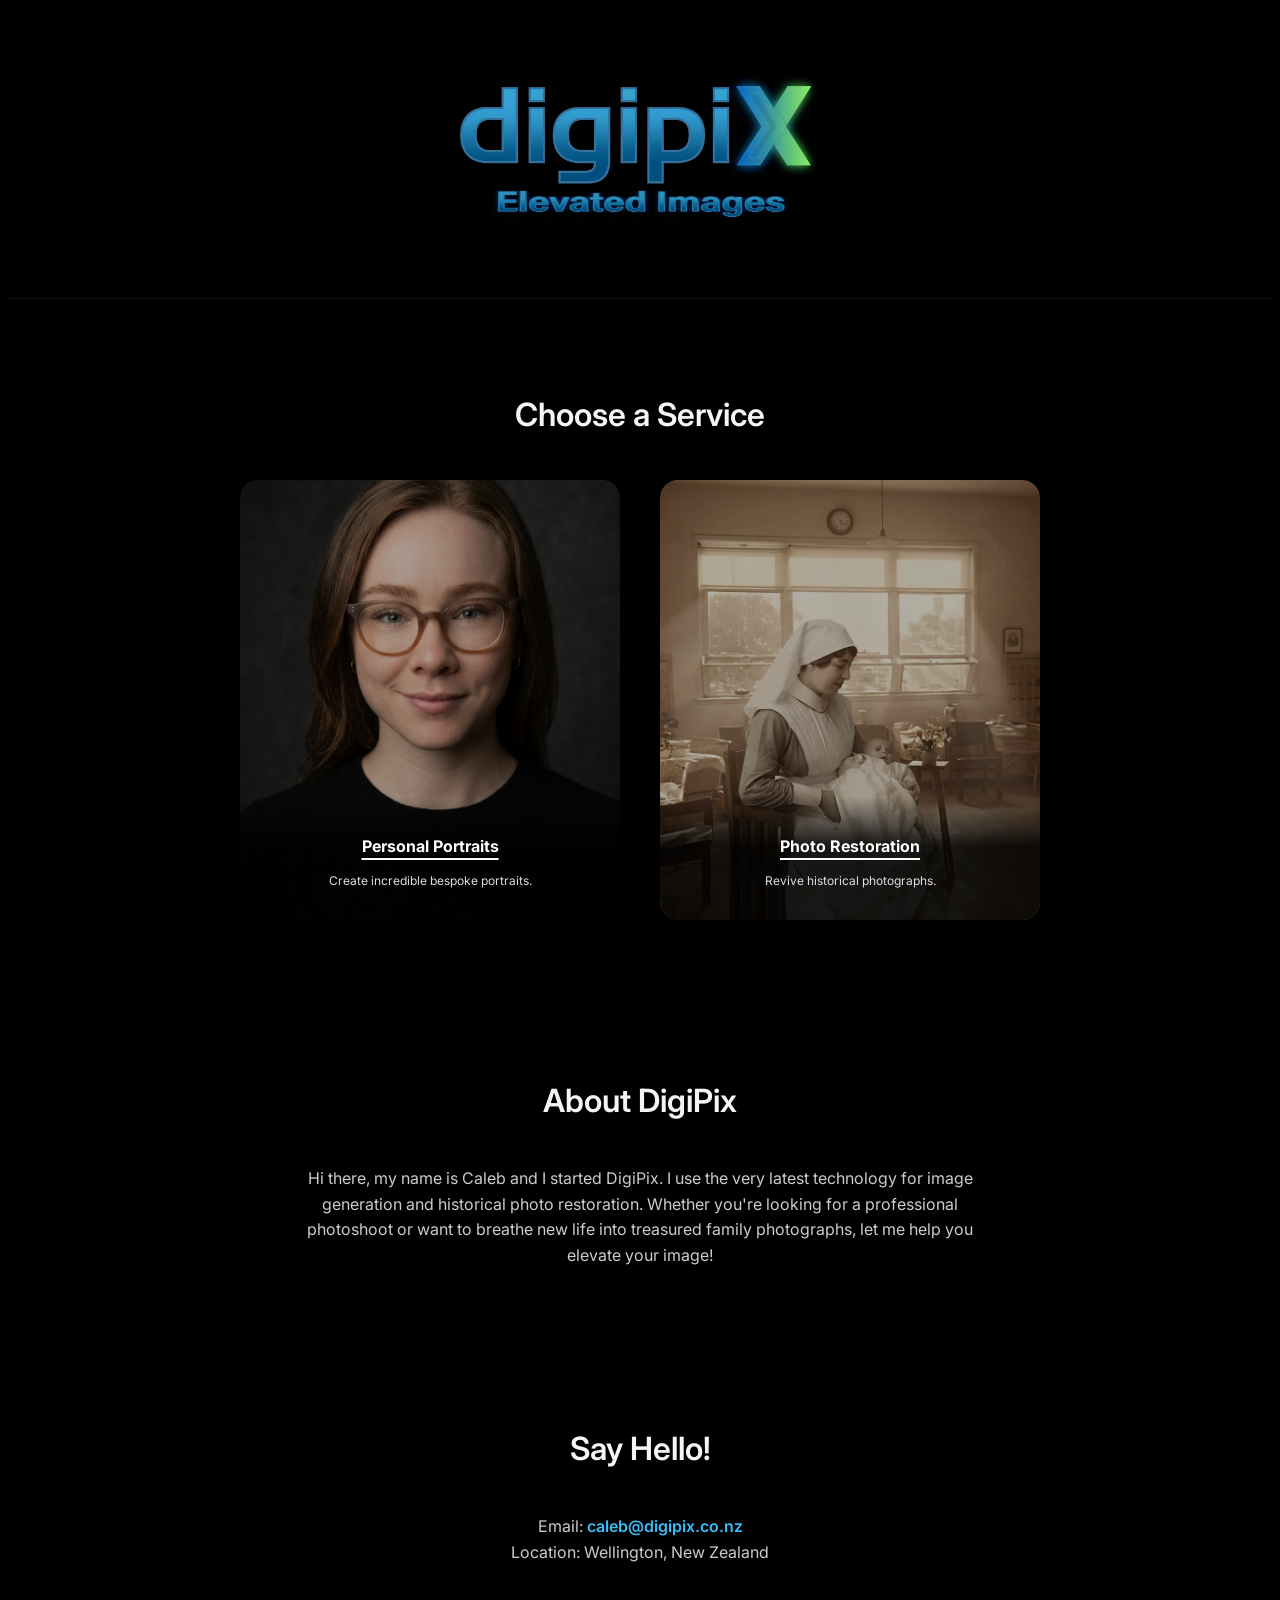
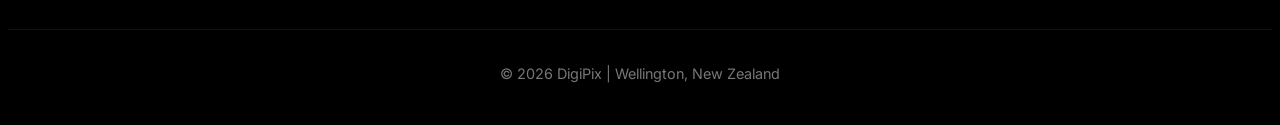
==== index.html @ a5b79279 "add colourization service, fix portraits gallery, update page title - Added Colourization pricing ca" ====
<!DOCTYPE html>
<html lang="en">
<head>

<meta charset="UTF-8">
<meta name="viewport" content="width=device-width, initial-scale=1.0">

<title>DigiPix | Modern Age Portraits & Photo Restoration</title>

<meta name="description" content="AI generated portraits and historical photo restoration by DigiPix.">

<link href="https://fonts.googleapis.com/css2?family=Inter:wght@300;400;600;700&display=swap" rel="stylesheet">

<link rel="icon" type="image/png" href="images/Digipix_logo_v05.png">

<link rel="stylesheet" href="styles.css">

</head>

<body>

<header>
<a href="index.html">
<img src="images/Digipix_logo_v06.jpg" alt="DigiPix logo">
</a>
</header>


<section class="service-selection">

<h2>Choose a Service</h2>

<div class="service-grid">

<a href="portraits.html" class="service-card">
<img src="images/portraits_preview.jpg" alt="AI Portraits">
<div class="service-overlay">
<h3>Personal Portraits</h3>
<p>Create incredible bespoke portraits.</p>
</div>
</a>


<a href="restoration.html" class="service-card">
<img src="images/restoration_preview.jpg" alt="Historical Restoration">
<div class="service-overlay">
<h3>Photo Restoration</h3>
<p>Revive historical photographs.</p>
</div>
</a>

</div>

</section>


<section id="about">

<h2>About DigiPix</h2>

<p style="max-width:700px;margin:auto;text-align:center;color:#ccc;">
Hi there, my name is Caleb and I started DigiPix. I use the very latest technology for image generation and historical photo restoration.
Whether you're looking for a professional photoshoot or want to breathe new life into treasured family photographs, let me help you elevate your image!
</p>

</section>


<section id="contact" class="contact">

<h2>Say Hello!</h2>

<p>Email: <a href="mailto:caleb@digipix.co.nz">caleb@digipix.co.nz</a></p>
<p>Location: Wellington, New Zealand</p>

</section>


<footer>
© 2026 DigiPix | Wellington, New Zealand
</footer>

</body>
</html>
---- styles.css ----
<style>
* { margin:0; padding:0; box-sizing:border-box; }

body {
  font-family:'Inter',sans-serif;
  background:#000;
  color:#f5f5f5;
  line-height:1.6;
  animation: fadeIn 0.8s ease forwards;
  opacity: 0;
}

@keyframes fadeIn {
  to { opacity: 1; }
}

header {
  background:#000;
  padding:3.5rem 2rem 2rem;
  text-align:center;
  border-bottom:1px solid #111;
}

header img {
  max-width:440px;
  width:90%;
  height:auto;
  margin-bottom:1.2rem;
}

header p {
  color:#bbb;
  font-size:1.1rem;
  max-width:600px;
  margin:0 auto;
}

section {
  padding:4rem 2rem;
  max-width:1100px;
  margin:auto;
}

section h2 {
  text-align:center;
  margin-bottom:2.5rem;
  font-size:2rem;
  font-weight:600;
}

/* ===== GALLERY ===== */

.gallery-wrapper {
  position: relative;
  overflow: hidden;
}

.gallery {
  display: flex;
  gap: 2rem;
  overflow-x: auto;
  scroll-snap-type: x mandatory;
  scroll-behavior: smooth;
  padding: 1rem 4rem;
}

.gallery::-webkit-scrollbar { display: none; }

.gallery-item {
  flex: 0 0 70%;
  scroll-snap-align: center;
  cursor: pointer;
  transition: 0.4s ease;
}

.gallery-item img {
  width: 100%;
  border-radius: 16px;
  display: block;
  transition: 0.4s ease;
}

.gallery-item:hover img {
  transform: scale(1.02);
  box-shadow: 0 15px 50px rgba(0,0,0,0.6);
}

.gallery-note {
  text-align: center;
  font-size: 0.8rem;
  color: #777;
  margin-top: 1.5rem;
  font-weight: 400;
  opacity: 0.8;
}

/* ===== ARROWS ===== */

.gallery-arrow {
  position: absolute;
  top: 50%;
  transform: translateY(-50%);
  background: rgba(0,0,0,0.6);
  border: 1px solid #222;
  color: #fff;
  font-size: 2rem;
  width: 48px;
  height: 48px;
  border-radius: 50%;
  cursor: pointer;
  z-index: 10;
  transition: 0.3s ease;
}

.gallery-arrow:hover {
  background: rgba(0,0,0,0.9);
  border-color: #444;
}

.gallery-arrow.left { left: 10px; }
.gallery-arrow.right { right: 10px; }

.gallery-note {
  text-align: center;
  font-size: 0.8rem;
  color: #777;
  margin-top: 1rem;
  opacity: 0.85;
}

/* ===== EDGE FADES ===== */

.fade-left,
.fade-right {
  position: absolute;
  top: 0;
  width: 120px;
  height: 100%;
  pointer-events: none;
  z-index: 5;
}

.fade-left {
  left: 0;
  background: linear-gradient(to right, #000 30%, transparent);
}

.fade-right {
  right: 0;
  background: linear-gradient(to left, #000 30%, transparent);
}


/* ===== PRICING EDGE FADES ===== */

.pricing-wrapper {
  position: relative;
}

.pricing-fade-left,
.pricing-fade-right {
  position: absolute;
  top: 0;
  width: 40px;
  height: 100%;
  pointer-events: none;
  z-index: 5;
}

.pricing-fade-left {
  left: 0;
  background: linear-gradient(to right, #000 40%, transparent);
}

.pricing-fade-right {
  right: 0;
  background: linear-gradient(to left, #000 40%, transparent);
}


/* ===== MODAL ===== */

.modal {
  display:none;
  position:fixed;
  inset:0;
  background:rgba(0,0,0,0.92);
  z-index:999;
  justify-content:center;
  align-items:center;
  padding:4rem 2rem;
}

.modal-content {
  position:relative;
  max-width:850px;
  width:80%;
}

.modal-main {
  width:100%;
  border-radius:18px;
  display:block;
  box-shadow:0 25px 70px rgba(0,0,0,0.7);
}

.modal-overlay-thumb {
  position:absolute;
  bottom:-20px;
  right:-20px;
  width:160px;
  border-radius:12px;
  border:2px solid #fff;
  box-shadow:0 10px 30px rgba(0,0,0,0.6);
}

.close {
  position:absolute;
  top:25px;
  right:35px;
  font-size:28px;
  color:#fff;
  cursor:pointer;
}

/* ===== PROCESS ===== */

.process-image {
  text-align:center;
  margin-bottom:3rem;
}

.process-image img {
  width:100%;
  max-width:1000px;
  border-radius:12px;
}

.cta { text-align:center; margin-top:2.5rem; }

.cta a {
  background:#38bdf8;
  padding:0.9rem 2rem;
  border-radius:40px;
  text-decoration:none;
  color:black;
  font-weight:600;
}

.cta a:hover { background:#0ea5e9; }

/* ===== NAV ===== */

nav {
  background: #000;
  border-bottom: 1px solid #1a1a1a;
  display: flex;
  justify-content: center;
  gap: 2rem;
  padding: 1rem 2rem;
  flex-wrap: wrap;
  position: sticky;
  top: 0;
  z-index: 100;
}

nav a {
  color: #aaa;
  text-decoration: none;
  font-size: 0.9rem;
  font-weight: 500;
  letter-spacing: 0.03em;
  transition: color 0.2s;
}

nav a:hover { color: #38bdf8; }

/* ===== PRICING ===== */

.pricing-grid {
  display: flex;
  gap: 1.5rem;
  justify-content: center;
  flex-wrap: wrap;
}

.pricing-card {
  background: #0d0d0d;
  border: 1px solid #1e1e1e;
  border-radius: 16px;
  padding: 2rem 1.8rem;
  flex: 1 1 240px;
  max-width: 300px;
  display: flex;
  flex-direction: column;
  gap: 1rem;
  position: relative;
}

.pricing-card.featured {
  border-color: #38bdf8;
}

.badge {
  position: absolute;
  top: -13px;
  left: 50%;
  transform: translateX(-50%);
  background: #38bdf8;
  color: #000;
  font-size: 0.75rem;
  font-weight: 700;
  padding: 0.25rem 0.9rem;
  border-radius: 20px;
  white-space: nowrap;
}

.pricing-card h3 {
  font-size: 1.2rem;
  font-weight: 600;
  text-align: center;
}

.price {
  font-size: 2.4rem;
  font-weight: 700;
  text-align: center;
  color: #fff;
}

.pricing-card ul {
  list-style: none;
  display: flex;
  flex-direction: column;
  gap: 0.6rem;
  flex: 1;
}

.pricing-card ul li {
  color: #bbb;
  font-size: 0.9rem;
  padding-left: 1.2rem;
  position: relative;
}

.pricing-card ul li::before {
  content: '✓';
  position: absolute;
  left: 0;
  color: #38bdf8;
  font-size: 0.85rem;
}

.pricing-cta {
  display: block;
  text-align: center;
  background: transparent;
  border: 1px solid #38bdf8;
  color: #38bdf8;
  padding: 0.7rem 1.5rem;
  border-radius: 40px;
  text-decoration: none;
  font-weight: 600;
  font-size: 0.9rem;
  transition: 0.2s;
  margin-top: auto;
}

.pricing-cta:hover {
  background: #38bdf8;
  color: #000;
}

.pricing-card.featured .pricing-cta {
  background: #38bdf8;
  color: #000;
}

.pricing-card.featured .pricing-cta:hover {
  background: #0ea5e9;
  border-color: #0ea5e9;
}

.pricing-note {
  text-align: center;
  color: #777;
  font-size: 0.9rem;
  margin-top: 2rem;
}

.pricing-note a {
  color: #38bdf8;
  text-decoration: none;
  font-weight: 600;
}

/* ===== ABOUT ===== */

.about-inner {
  max-width: 680px;
  margin: 0 auto;
  text-align: center;
}

.about-text p {
  color: #ccc;
  margin-bottom: 1.2rem;
  line-height: 1.8;
}

.imdb-link {
  display: inline-block;
  margin-top: 0.5rem;
  color: #38bdf8;
  text-decoration: none;
  font-weight: 600;
  font-size: 0.95rem;
}

.imdb-link:hover { text-decoration: underline; }

/* ===== FAQ ===== */

.faq-list {
  max-width: 720px;
  margin: 0 auto;
  display: flex;
  flex-direction: column;
  gap: 0.8rem;
}

.faq-item {
  border: 1px solid #1e1e1e;
  border-radius: 10px;
  overflow: hidden;
  background: #0d0d0d;
}

.faq-question {
  width: 100%;
  background: none;
  border: none;
  color: #f5f5f5;
  font-family: 'Inter', sans-serif;
  font-size: 0.95rem;
  font-weight: 600;
  text-align: left;
  padding: 1.1rem 1.4rem;
  cursor: pointer;
  display: flex;
  justify-content: space-between;
  align-items: center;
  gap: 1rem;
  transition: color 0.2s;
}

.faq-question:hover { color: #38bdf8; }

.faq-icon {
  font-size: 1.3rem;
  font-weight: 300;
  flex-shrink: 0;
  transition: transform 0.3s;
  display: inline-block;
}

.faq-answer {
  max-height: 0;
  overflow: hidden;
  transition: max-height 0.35s ease, padding 0.35s ease;
  padding: 0 1.4rem;
  color: #aaa;
  font-size: 0.9rem;
  line-height: 1.7;
}

.faq-item.open .faq-answer {
  max-height: 300px;
  padding: 0 1.4rem 1.2rem;
}

.faq-item.open .faq-icon { transform: rotate(45deg); }

/* ===== CONTACT ===== */

.contact { text-align:center; }

.contact p {
  color:#ccc;
  max-width:700px;
  margin:auto;
}

.contact a {
  color:#38bdf8;
  font-weight:600;
  text-decoration:none;
}

footer {
  background:#000;
  color:#777;
  text-align:center;
  padding:2rem;
  font-size:0.9rem;
  border-top:1px solid #111;
}

/* ===== MOBILE ===== */

@media (max-width:768px){

  section { padding:2.5rem 1.2rem; }
  header { padding:2.5rem 1rem 1.5rem; }
  header img { width:92%; }
  section h2 { font-size:1.6rem; margin-bottom:1.8rem; }

  /* MOBILE PRICING CAROUSEL */

.pricing-grid {
  flex-wrap: nowrap;
  overflow-x: auto;
  scroll-snap-type: x mandatory;
  scroll-behavior: smooth;
  padding: 0 1rem;
}

.pricing-grid::-webkit-scrollbar {
  display: none;
}

.pricing-card {
  flex: 0 0 85%;
  max-width: 85%;
  scroll-snap-align: center;
}

  /* MOBILE GALLERY FIX */

  .gallery {
    padding: 1rem 1rem;
    gap: 1rem;
  }

  .gallery-item {
    flex: 0 0 75vw;
  }

  .fade-left,
  .fade-right {
    width: 40px;
  }

  .modal-content { width:95%; }
  .modal-overlay-thumb { width:90px; bottom:-10px; right:-10px; }

  .gallery-arrow {
    width:38px;
    height:38px;
    font-size:1.5rem;
  }

  .pricing-card { max-width: 100%; }
  nav { gap: 1rem; padding: 0.8rem 1rem; }
  nav a { font-size: 0.8rem; }

  /* MOBILE SERVICE GRID - side by side */
  .service-grid {
    gap: 12px;
    margin-top: 24px;
    flex-wrap: nowrap;
  }

  .service-card {
    width: auto;
    flex: 1 1 0;
    height: 280px;
  }

  .service-overlay {
    padding: 16px;
  }

  .service-overlay h3 {
    font-size: 0.95rem;
  }

  .service-overlay p {
    font-size: 0.8rem;
  }

  /* MOBILE SLIDER */
  .before-after-slider {
    margin: 30px auto;
  }

  .slider-divider::before {
    width: 52px;
    height: 52px;
  }

  .slider::-webkit-slider-thumb {
    width: 56px;
    height: 56px;
  }

  .slider::-moz-range-thumb {
    width: 56px;
    height: 56px;
  }
}
</style>

/* ===== SERVICE SELECTION ===== */

.service-selection {
  padding: 60px 20px;
  text-align: center;
}

.service-grid {
  display: flex;
  justify-content: center;
  gap: 40px;
  flex-wrap: wrap;
  margin-top: 40px;
}

.service-card {
  position: relative;
  width: 380px;
  height: 440px;
  border-radius: 18px;
  overflow: hidden;
  text-decoration: none;
  box-shadow: 0 10px 30px rgba(0,0,0,0.4);
  transition: transform .35s ease, box-shadow .35s ease;
  cursor: pointer;
}

.service-card img {
  width: 100%;
  height: 100%;
  object-fit: cover;
  filter: brightness(0.7);
  transition: transform .4s ease;
}

.service-card:hover {
  transform: translateY(-8px);
  box-shadow: 0 20px 45px rgba(0,0,0,0.6);
}

.service-card:hover img {
  transform: scale(1.05);
}

.service-card:hover h3 {
  text-decoration-thickness: 3px;
}

.service-overlay {
  position: absolute;
  bottom: 0;
  left: 0;
  right: 0;
  padding: 24px 18px 20px;
  text-align: center;
  background: linear-gradient(to top, rgba(0,0,0,0.85) 60%, transparent);
  color: #fff;
}

.service-overlay h3 {
  text-decoration: underline;
  text-underline-offset: 6px;
  text-decoration-thickness: 2px;
  font-size: 1rem;
  line-height: 1.2;
  margin-bottom: 4px;
  color: #fff;
  display: inline-block;
}

.service-overlay p {
  font-size: 0.75rem;
  line-height: 1.3;
  color: #ddd;
}

/* PRICING SECTION */

.pricing-section{
  max-width:900px;
  margin:90px auto;
  padding:0 20px;
}

.pricing-section h2{
  text-align:center;
  margin-bottom:50px;
}


/* TABLE */

.pricing-table{
  border-top:1px solid #e5e5e5;
}

.pricing-row{
  display:grid;
  grid-template-columns:2fr 1fr;
  gap:40px;
  padding:32px 0;
  border-bottom:1px solid #e5e5e5;
}


/* SERVICE TEXT */

.pricing-service h3{
  margin-bottom:8px;
}

.pricing-service p{
  color:#555;
  line-height:1.5;
}


/* PRICE COLUMN */

.pricing-price{
  text-align:center;
  display:flex;
  flex-direction:column;
  justify-content:center;
}

.pricing-price p{
  font-size:1.25rem;
  font-weight:600;
  margin:0;
}

.pricing-price span{
  display:block;
  font-size:0.85rem;
  color:#777;
  margin-top:6px;
}


/* GST NOTE */

.pricing-note{
  text-align:center;
  font-size:0.85rem;
  color:#777;
  margin-top:18px;
}


/* MOBILE */

@media (max-width:700px){

  .pricing-row{
    grid-template-columns:1fr;
    gap:12px;
  }

  .pricing-price{
    margin-top:6px;
  }

}




/* BEFORE / AFTER SLIDER */

.before-after-slider {
  position: relative;
  max-width: 900px;
  margin: 60px auto;
  overflow: hidden;
  border-radius: 12px;
  user-select: none;
}

/* BASE IMAGE (before) — sits underneath, sets the frame size */
.before-after-slider > img {
  display: block;
  width: 100%;
  height: auto;
  border-radius: 12px;
}

/* TOP LAYER (after image) — full size, clipped by JS via clip-path */
.after-layer {
  position: absolute;
  top: 0;
  left: 0;
  width: 100%;
  height: 100%;
  pointer-events: none;
}

.after-layer img {
  display: block;
  position: absolute;
  top: 0;
  left: 0;
  width: 100%;
  height: 100%;
  object-fit: cover;
  /* clip-path is updated by JS to reveal from the left */
  clip-path: inset(0 50% 0 0);
}

/* Vertical white divider line */
.slider-divider {
  position: absolute;
  top: 0;
  left: 50%;
  transform: translateX(-50%);
  width: 3px;
  height: 100%;
  background: white;
  pointer-events: none;
  z-index: 4;
  box-shadow: 0 0 8px rgba(0,0,0,0.5);
}

/* Circle handle on the divider */
.slider-divider::before {
  content: '';
  position: absolute;
  top: 50%;
  left: 50%;
  transform: translate(-50%, -50%);
  width: 42px;
  height: 42px;
  border-radius: 50%;
  background: white;
  box-shadow: 0 2px 12px rgba(0,0,0,0.45);
}

/* SLIDER INPUT — invisible but interactive, sits on top */
.slider {
  position: absolute;
  inset: 0;
  width: 100%;
  height: 100%;
  appearance: none;
  -webkit-appearance: none;
  background: transparent;
  cursor: ew-resize;
  z-index: 5;
  margin: 0;
  padding: 0;
  touch-action: none;
}

.slider::-webkit-slider-thumb {
  appearance: none;
  -webkit-appearance: none;
  width: 44px;
  height: 44px;
  border-radius: 50%;
  background: transparent;
  cursor: ew-resize;
}

.slider::-moz-range-thumb {
  width: 44px;
  height: 44px;
  border-radius: 50%;
  background: transparent;
  border: none;
  cursor: ew-resize;
}

.slider::-webkit-slider-runnable-track { background: transparent; }
.slider::-moz-range-track { background: transparent; }
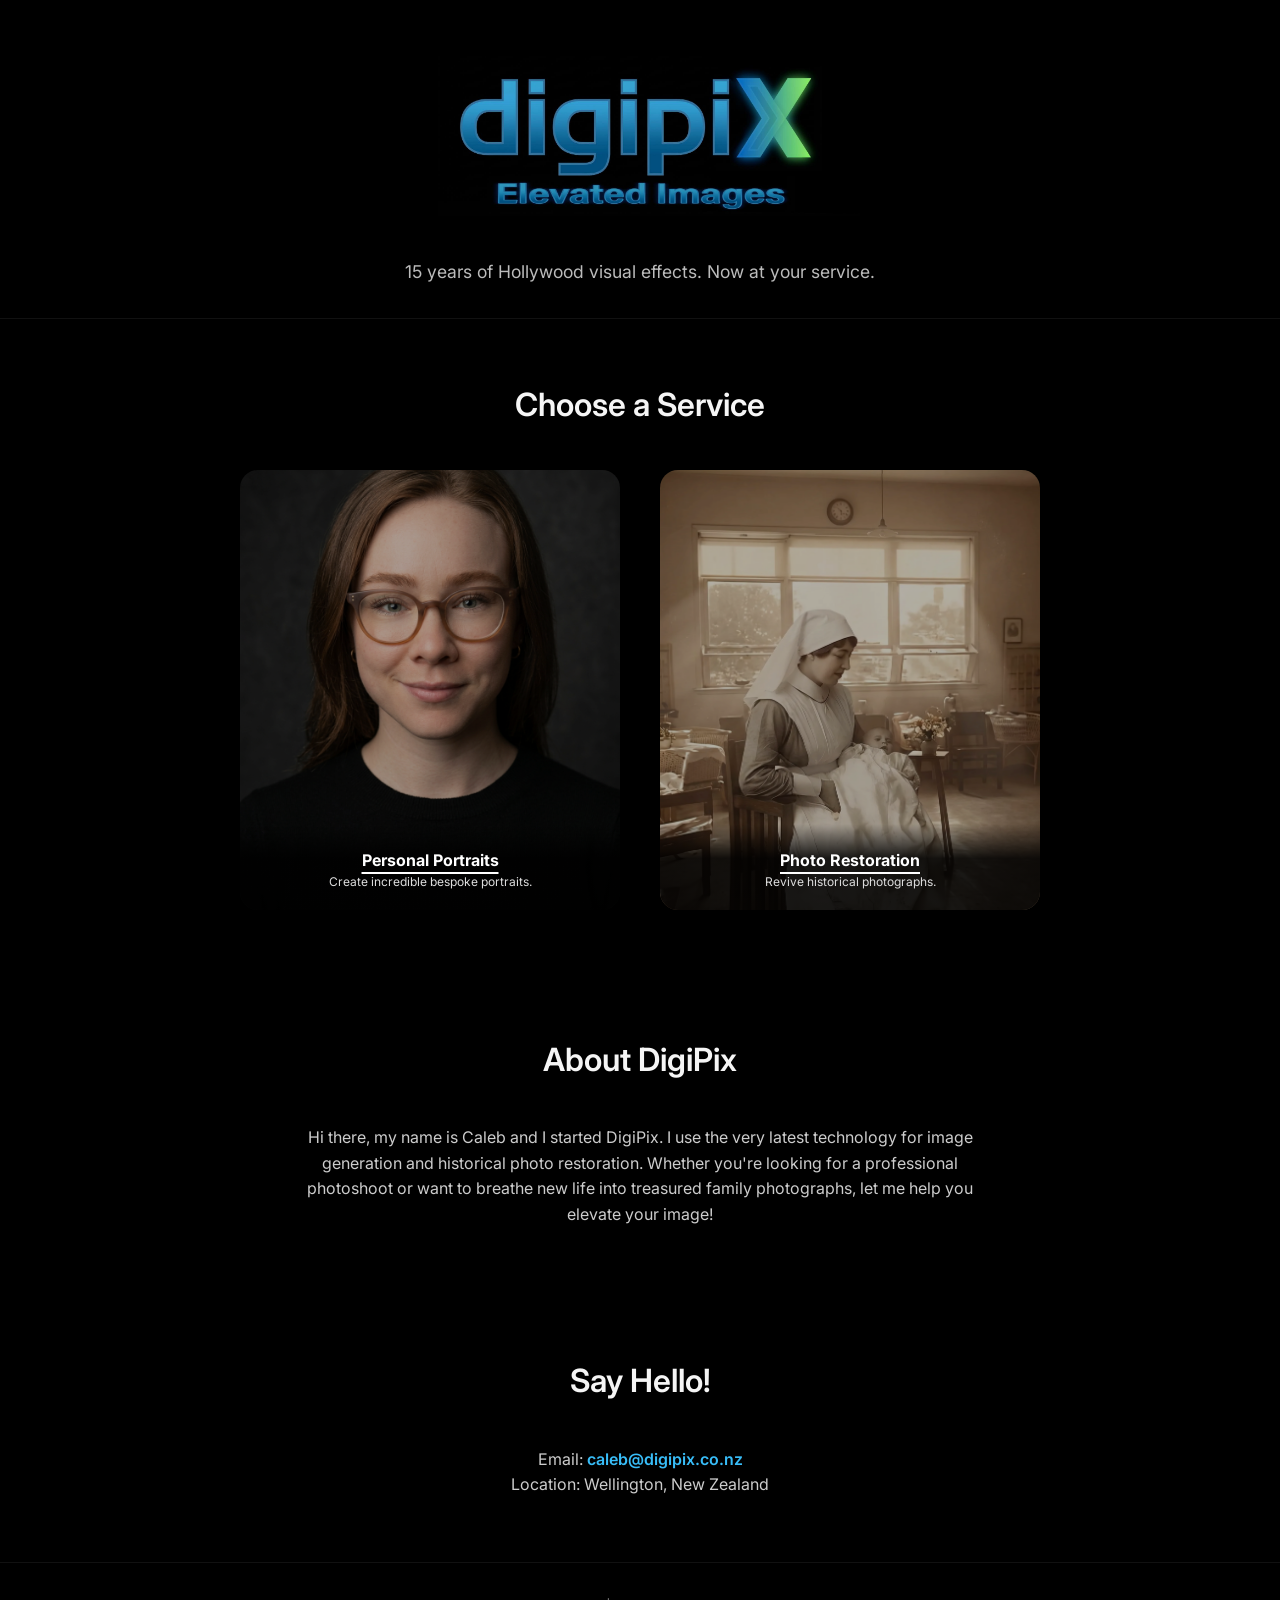
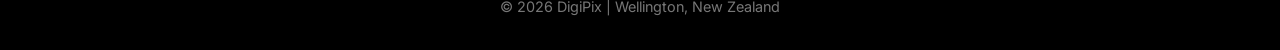
==== commit 5d0c1507: "Fix CSS wrapper bug, add missing FAQ function, and add VFX tagline - Remove erroneous <style></style" ====
--- a/index.html
+++ b/index.html
@@ -23,6 +23,7 @@
 <a href="index.html">
 <img src="images/Digipix_logo_v06.jpg" alt="DigiPix logo">
 </a>
+<p>15 years of Hollywood visual effects. Now at your service.</p>
 </header>
 
 
--- a/styles.css
+++ b/styles.css
@@ -1,4 +1,3 @@
-<style>
 * { margin:0; padding:0; box-sizing:border-box; }
 
 body {
@@ -609,7 +608,6 @@
     height: 56px;
   }
 }
-</style>
 
 /* ===== SERVICE SELECTION ===== */
 
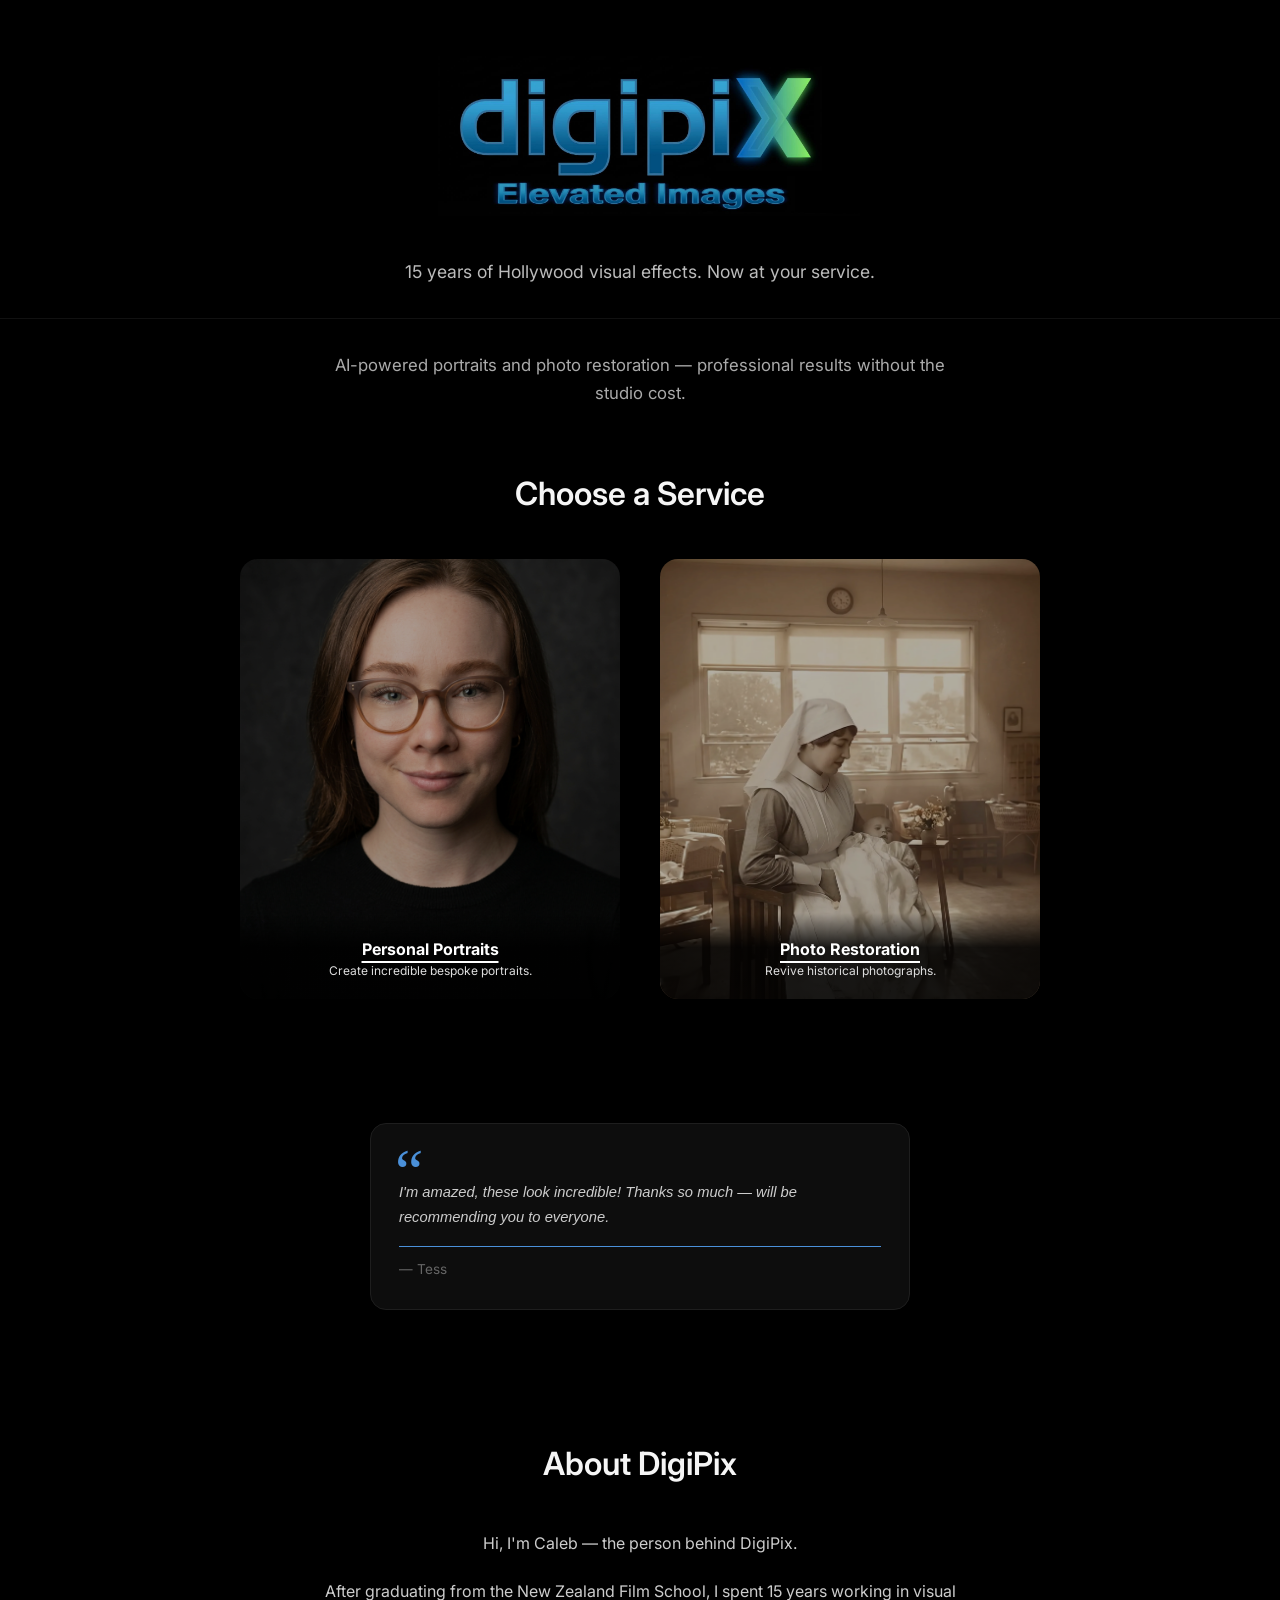
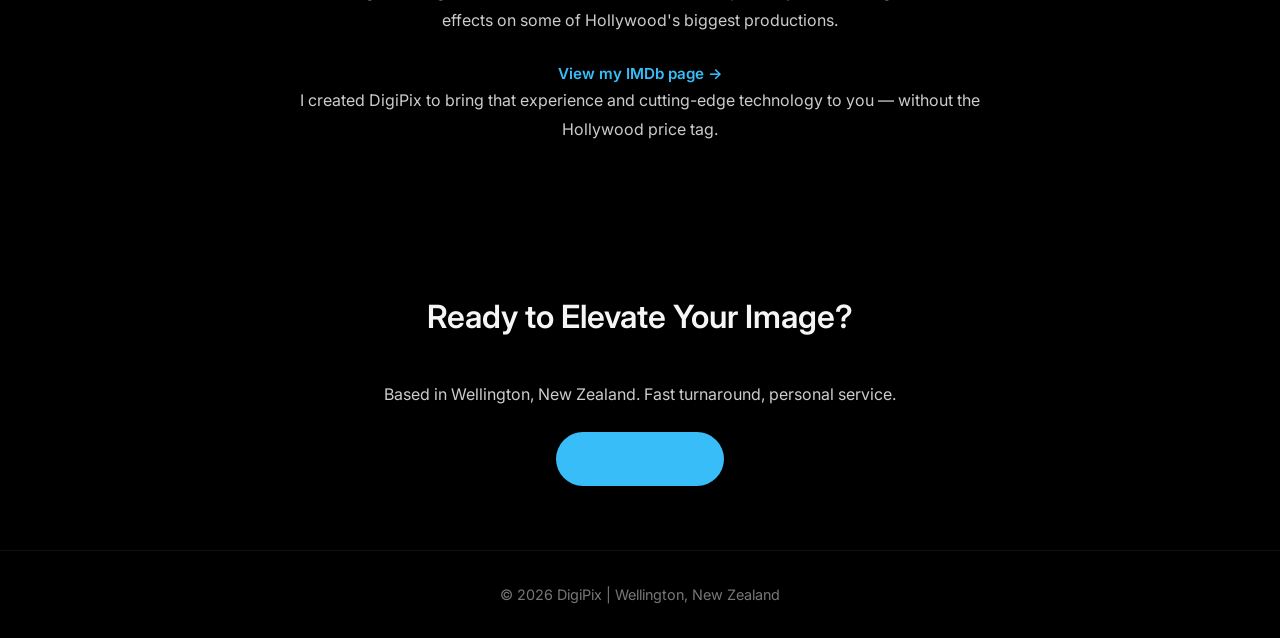
==== commit d149fdec: "Overhaul homepage with hook, testimonial, improved about and CTA - Add value proposition hook beneat" ====
--- a/index.html
+++ b/index.html
@@ -27,6 +27,13 @@
 </header>
 
 
+<!-- HOOK -->
+<section class="home-hook">
+  <p>AI-powered portraits and photo restoration — professional results without the studio cost.</p>
+</section>
+
+
+<!-- SERVICES -->
 <section class="service-selection">
 
 <h2>Choose a Service</h2>
@@ -41,7 +48,6 @@
 </div>
 </a>
 
-
 <a href="restoration.html" class="service-card">
 <img src="images/restoration_preview.jpg" alt="Historical Restoration">
 <div class="service-overlay">
@@ -55,24 +61,39 @@
 </section>
 
 
-<section id="about">
+<!-- TESTIMONIAL -->
+<section class="testimonial-section">
+  <div class="testimonial-grid testimonial-grid--single">
+    <div class="testimonial-card">
+      <p>I'm amazed, these look incredible! Thanks so much — will be recommending you to everyone.</p>
+      <cite>— Tess</cite>
+    </div>
+  </div>
+</section>
 
-<h2>About DigiPix</h2>
 
-<p style="max-width:700px;margin:auto;text-align:center;color:#ccc;">
-Hi there, my name is Caleb and I started DigiPix. I use the very latest technology for image generation and historical photo restoration.
-Whether you're looking for a professional photoshoot or want to breathe new life into treasured family photographs, let me help you elevate your image!
-</p>
+<!-- ABOUT -->
+<section id="about" class="about">
+
+  <h2>About DigiPix</h2>
+  <div class="about-inner">
+    <div class="about-text">
+      <p>Hi, I'm Caleb — the person behind DigiPix.</p>
+      <p>After graduating from the New Zealand Film School, I spent 15 years working in visual effects on some of Hollywood's biggest productions.</p>
+      <a href="https://www.imdb.com/name/nm4307751/" target="_blank" class="imdb-link">View my IMDb page →</a>
+      <p>I created DigiPix to bring that experience and cutting-edge technology to you — without the Hollywood price tag.</p>
+    </div>
+  </div>
 
 </section>
 
 
+<!-- CONTACT -->
 <section id="contact" class="contact">
 
-<h2>Say Hello!</h2>
-
-<p>Email: <a href="mailto:caleb@digipix.co.nz">caleb@digipix.co.nz</a></p>
-<p>Location: Wellington, New Zealand</p>
+  <h2>Ready to Elevate Your Image?</h2>
+  <p>Based in Wellington, New Zealand. Fast turnaround, personal service.</p>
+  <a href="mailto:caleb@digipix.co.nz" class="home-cta">Get In Touch</a>
 
 </section>
 
@@ -82,4 +103,4 @@
 </footer>
 
 </body>
-</html>+</html>
--- a/styles.css
+++ b/styles.css
@@ -61,6 +61,7 @@
   scroll-snap-type: x mandatory;
   scroll-behavior: smooth;
   padding: 1rem 4rem;
+  align-items: center;
 }
 
 .gallery::-webkit-scrollbar { display: none; }
@@ -149,6 +150,12 @@
   background: linear-gradient(to left, #000 30%, transparent);
 }
 
+
+/* ===== PRICING ARROWS ===== */
+
+.pricing-arrow {
+  display: none; /* desktop: not needed, cards are all visible */
+}
 
 /* ===== PRICING EDGE FADES ===== */
 
@@ -417,6 +424,75 @@
 }
 
 .imdb-link:hover { text-decoration: underline; }
+
+/* ===== TESTIMONIAL ===== */
+
+.testimonial-section {
+  text-align: center;
+}
+
+.testimonial-grid {
+  display: grid;
+  grid-template-columns: repeat(3, 1fr);
+  gap: 1.5rem;
+  max-width: 1200px;
+  margin: 0 auto;
+}
+
+.testimonial-grid--single {
+  grid-template-columns: 1fr;
+  max-width: 540px;
+}
+
+.testimonial-card {
+  background: #0d0d0d;
+  border: 1px solid #1e1e1e;
+  border-radius: 16px;
+  padding: 2rem 1.75rem 1.75rem;
+  display: flex;
+  flex-direction: column;
+  gap: 1rem;
+  position: relative;
+  text-align: left;
+}
+
+.testimonial-card::before {
+  content: '\201C';
+  font-size: 4rem;
+  line-height: 1;
+  color: #4a90d9;
+  font-family: Georgia, serif;
+  position: absolute;
+  top: 1rem;
+  left: 1.5rem;
+}
+
+.testimonial-card p {
+  color: #ccc;
+  font-size: 0.92rem;
+  line-height: 1.7;
+  margin: 0;
+  padding-top: 1.5rem;
+  font-style: italic;
+}
+
+.testimonial-card cite {
+  display: block;
+  color: #666;
+  font-size: 0.85rem;
+  font-style: normal;
+  border-top: 1px solid #4a90d9;
+  padding-top: 0.75rem;
+  margin-top: auto;
+}
+
+@media (max-width: 800px) {
+  .testimonial-grid { grid-template-columns: 1fr 1fr; }
+}
+
+@media (max-width: 500px) {
+  .testimonial-grid { grid-template-columns: 1fr; }
+}
 
 /* ===== FAQ ===== */
 
@@ -563,6 +639,47 @@
   nav { gap: 1rem; padding: 0.8rem 1rem; }
   nav a { font-size: 0.8rem; }
 
+  /* MOBILE PRICING ARROWS */
+
+  .pricing-arrow {
+    display: flex;
+    position: absolute;
+    top: 50%;
+    transform: translateY(-50%);
+    background: rgba(0,0,0,0.6);
+    border: 1px solid #222;
+    color: #fff;
+    font-size: 1.5rem;
+    width: 38px;
+    height: 38px;
+    border-radius: 50%;
+    cursor: pointer;
+    z-index: 10;
+    transition: 0.3s ease;
+    align-items: center;
+    justify-content: center;
+  }
+
+  .pricing-arrow:hover { background: rgba(0,0,0,0.9); border-color: #444; }
+  .pricing-arrow.left { left: 4px; }
+  .pricing-arrow.right { right: 4px; }
+
+  /* CARD PEEK — narrower cards so adjacent card peeks into view */
+  .pricing-grid {
+    gap: 1rem;
+  }
+
+  .pricing-card {
+    flex: 0 0 80%;
+    max-width: 80%;
+  }
+
+  /* Narrow the fades so peeking card edge isn't hidden behind them */
+  .pricing-fade-left,
+  .pricing-fade-right {
+    width: 20px;
+  }
+
   /* MOBILE SERVICE GRID - side by side */
   .service-grid {
     gap: 12px;
@@ -608,6 +725,38 @@
     height: 56px;
   }
 }
+
+/* ===== HOME HOOK ===== */
+
+.home-hook {
+  text-align: center;
+  padding: 2rem 2rem 0;
+  max-width: 700px;
+  margin: 0 auto;
+}
+
+.home-hook p {
+  color: #aaa;
+  font-size: 1.05rem;
+  line-height: 1.7;
+}
+
+/* ===== HOME CTA BUTTON ===== */
+
+.home-cta {
+  display: inline-block;
+  margin-top: 1.5rem;
+  background: #38bdf8;
+  color: #000;
+  font-weight: 700;
+  font-size: 1rem;
+  padding: 0.9rem 2.2rem;
+  border-radius: 40px;
+  text-decoration: none;
+  transition: background 0.2s;
+}
+
+.home-cta:hover { background: #0ea5e9; }
 
 /* ===== SERVICE SELECTION ===== */
 
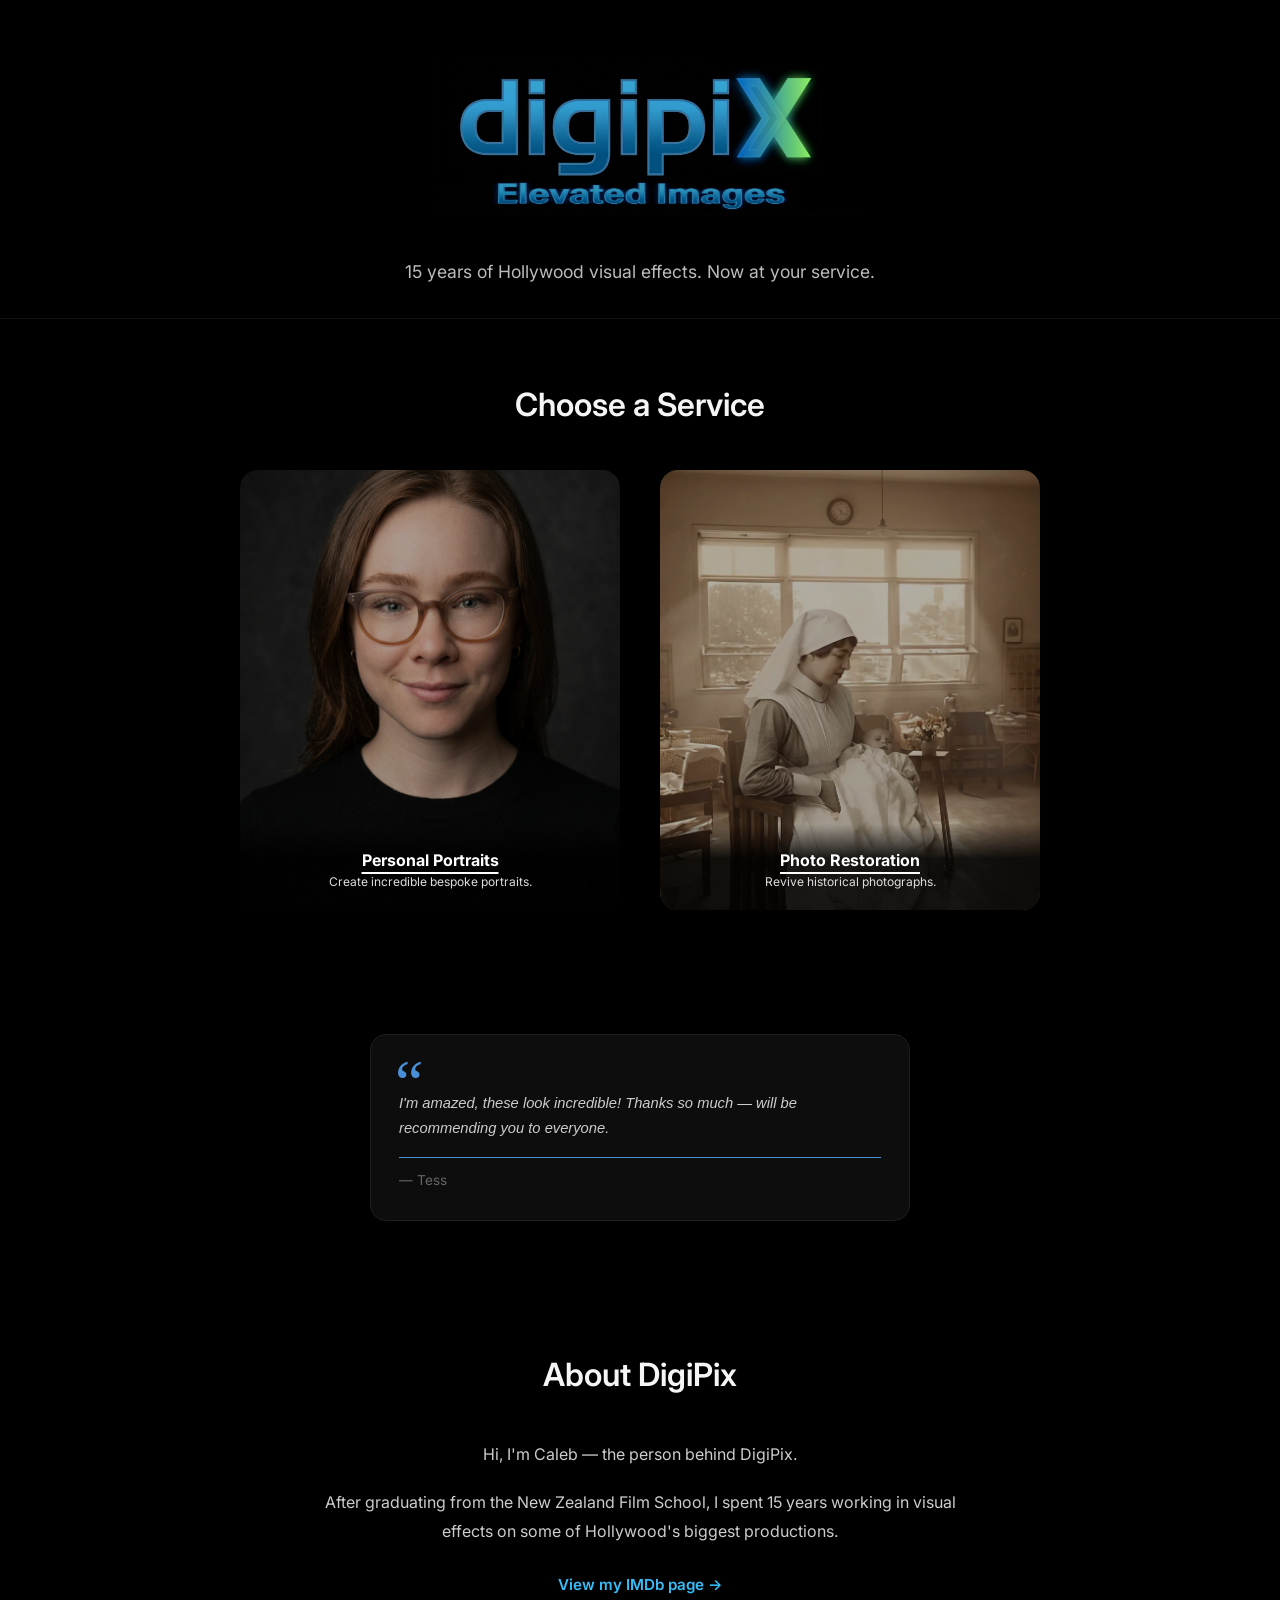
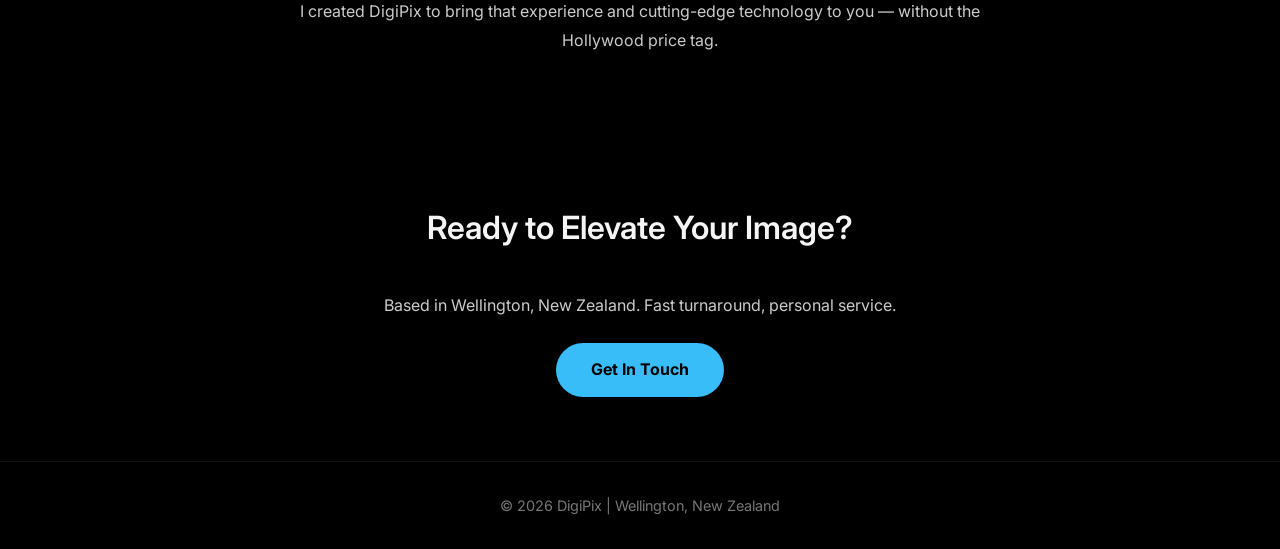
==== commit 9e925832: "Remove AI-powered hook section from homepage Co-Authored-By: Claude Sonnet 4.6 <noreply@anthropic.co" ====
--- a/index.html
+++ b/index.html
@@ -26,11 +26,6 @@
 <p>15 years of Hollywood visual effects. Now at your service.</p>
 </header>
 
-
-<!-- HOOK -->
-<section class="home-hook">
-  <p>AI-powered portraits and photo restoration — professional results without the studio cost.</p>
-</section>
 
 
 <!-- SERVICES -->
--- a/styles.css
+++ b/styles.css
@@ -743,7 +743,7 @@
 
 /* ===== HOME CTA BUTTON ===== */
 
-.home-cta {
+a.home-cta {
   display: inline-block;
   margin-top: 1.5rem;
   background: #38bdf8;
@@ -756,7 +756,7 @@
   transition: background 0.2s;
 }
 
-.home-cta:hover { background: #0ea5e9; }
+a.home-cta:hover { background: #0ea5e9; color: #000; }
 
 /* ===== SERVICE SELECTION ===== */
 
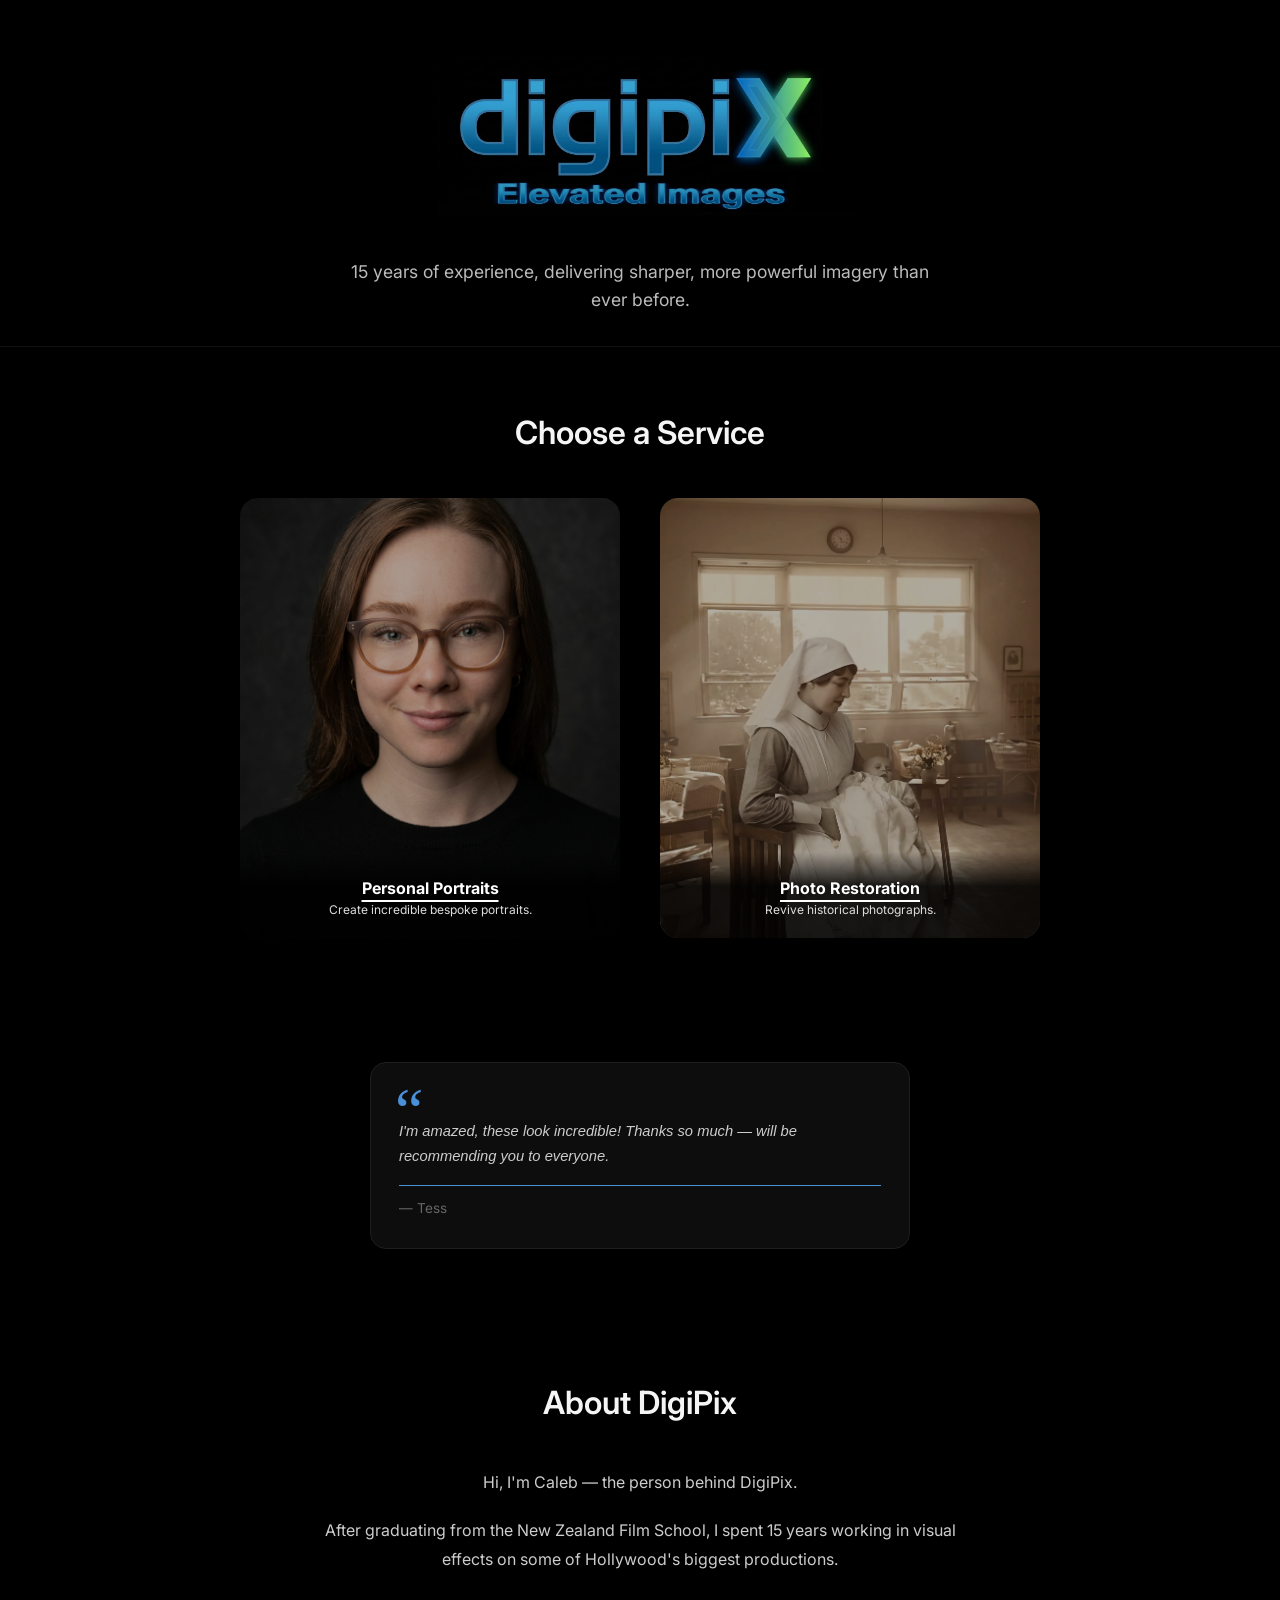
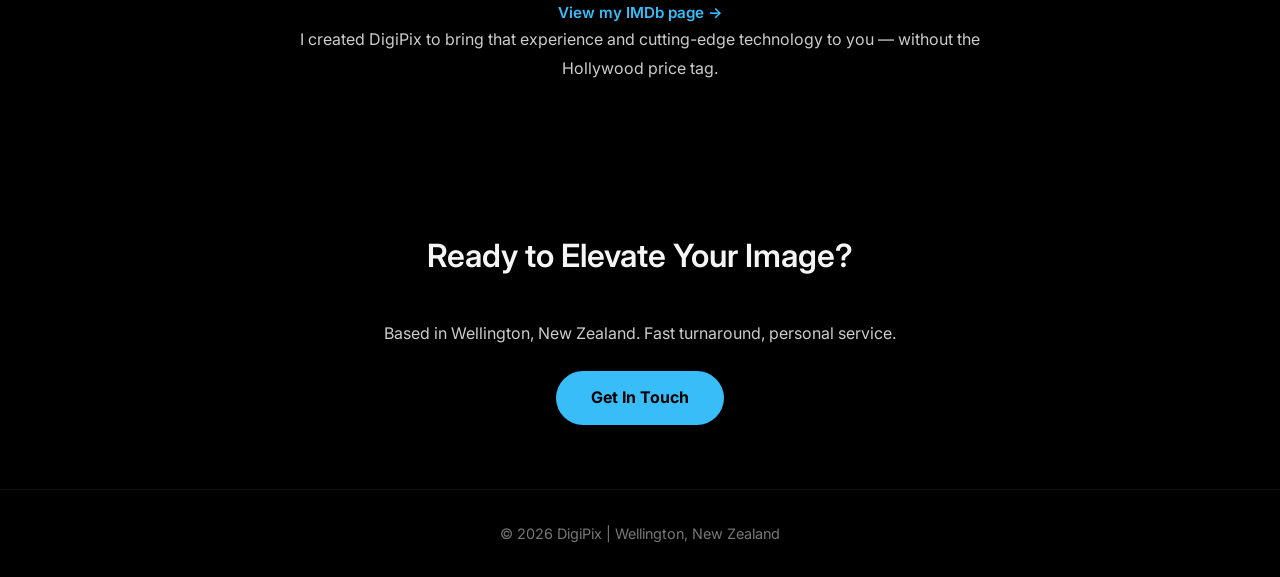
==== commit dfb9715f: "one word" ====
--- a/index.html
+++ b/index.html
@@ -23,7 +23,7 @@
 <a href="index.html">
 <img src="images/Digipix_logo_v06.jpg" alt="DigiPix logo">
 </a>
-<p>15 years of Hollywood visual effects. Now at your service.</p>
+<p>15 years of experience, delivering sharper, more powerful imagery than ever before.</p>
 </header>
 
 
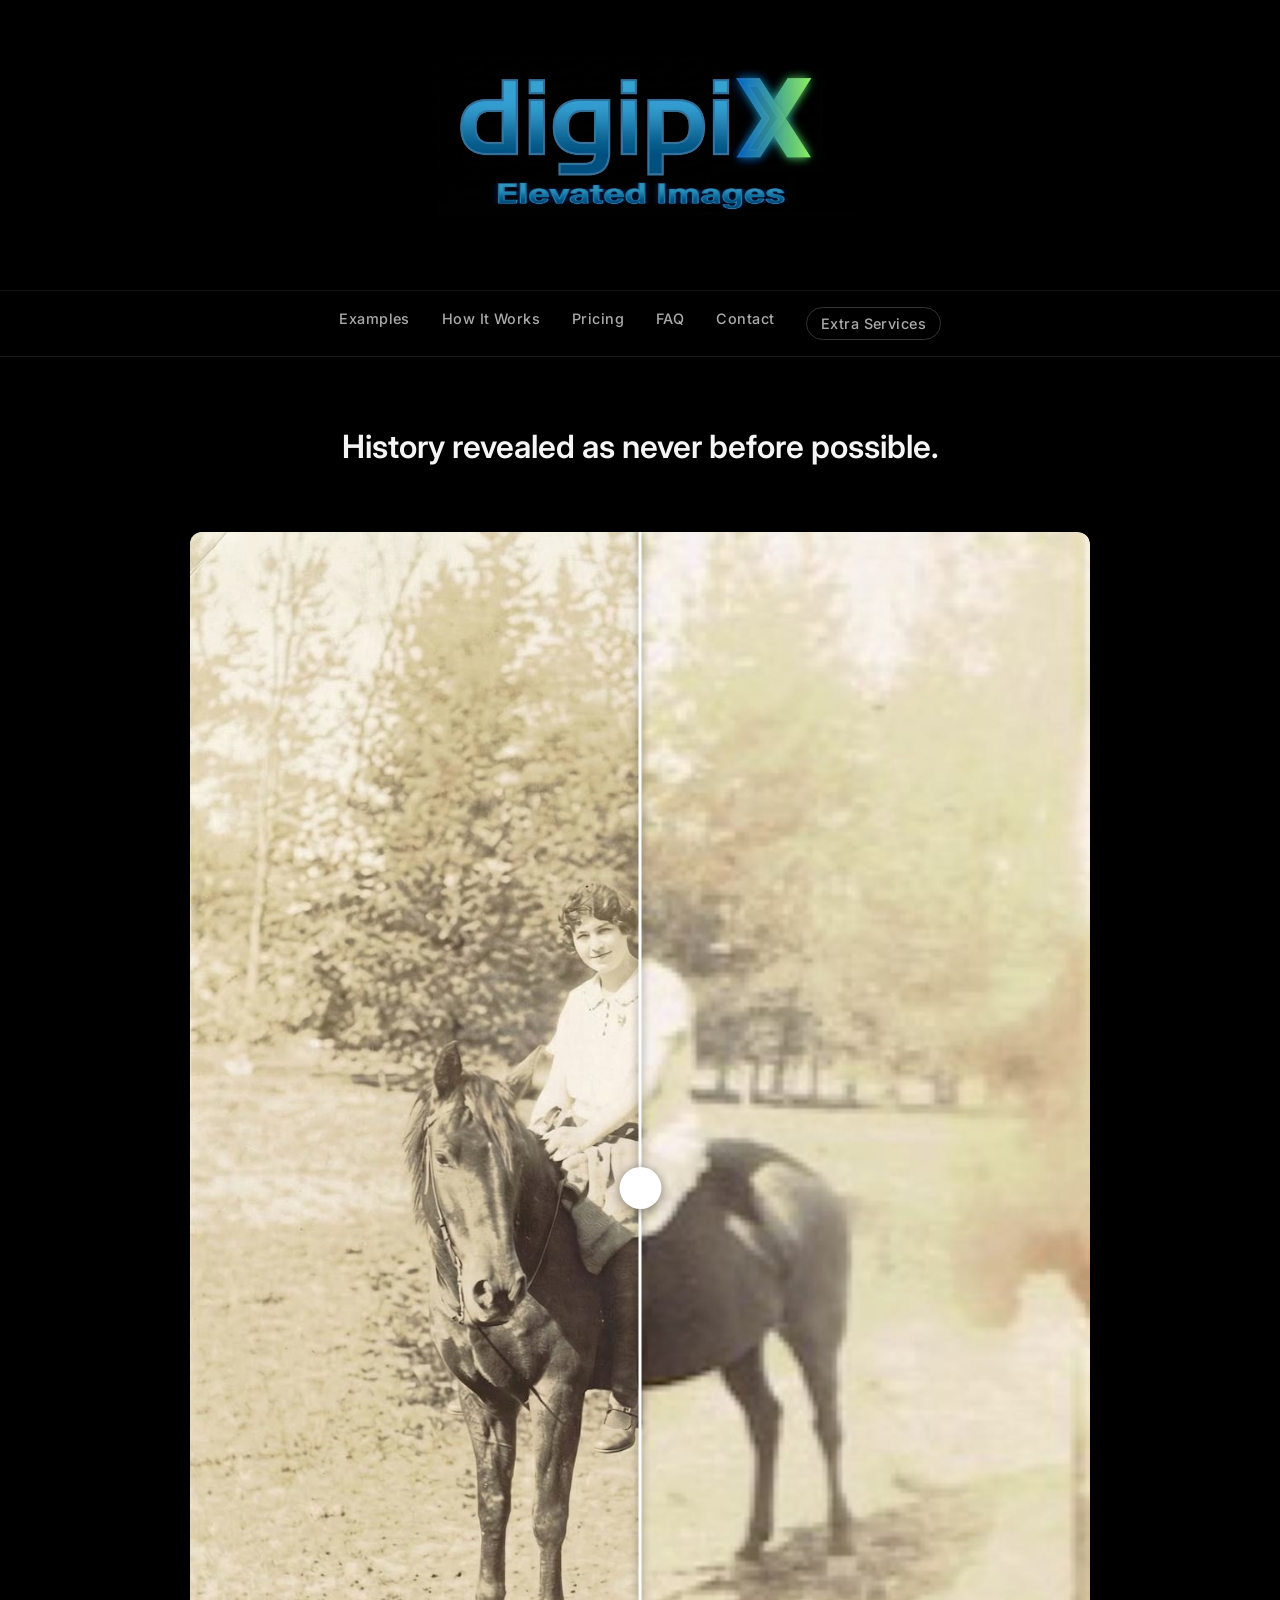
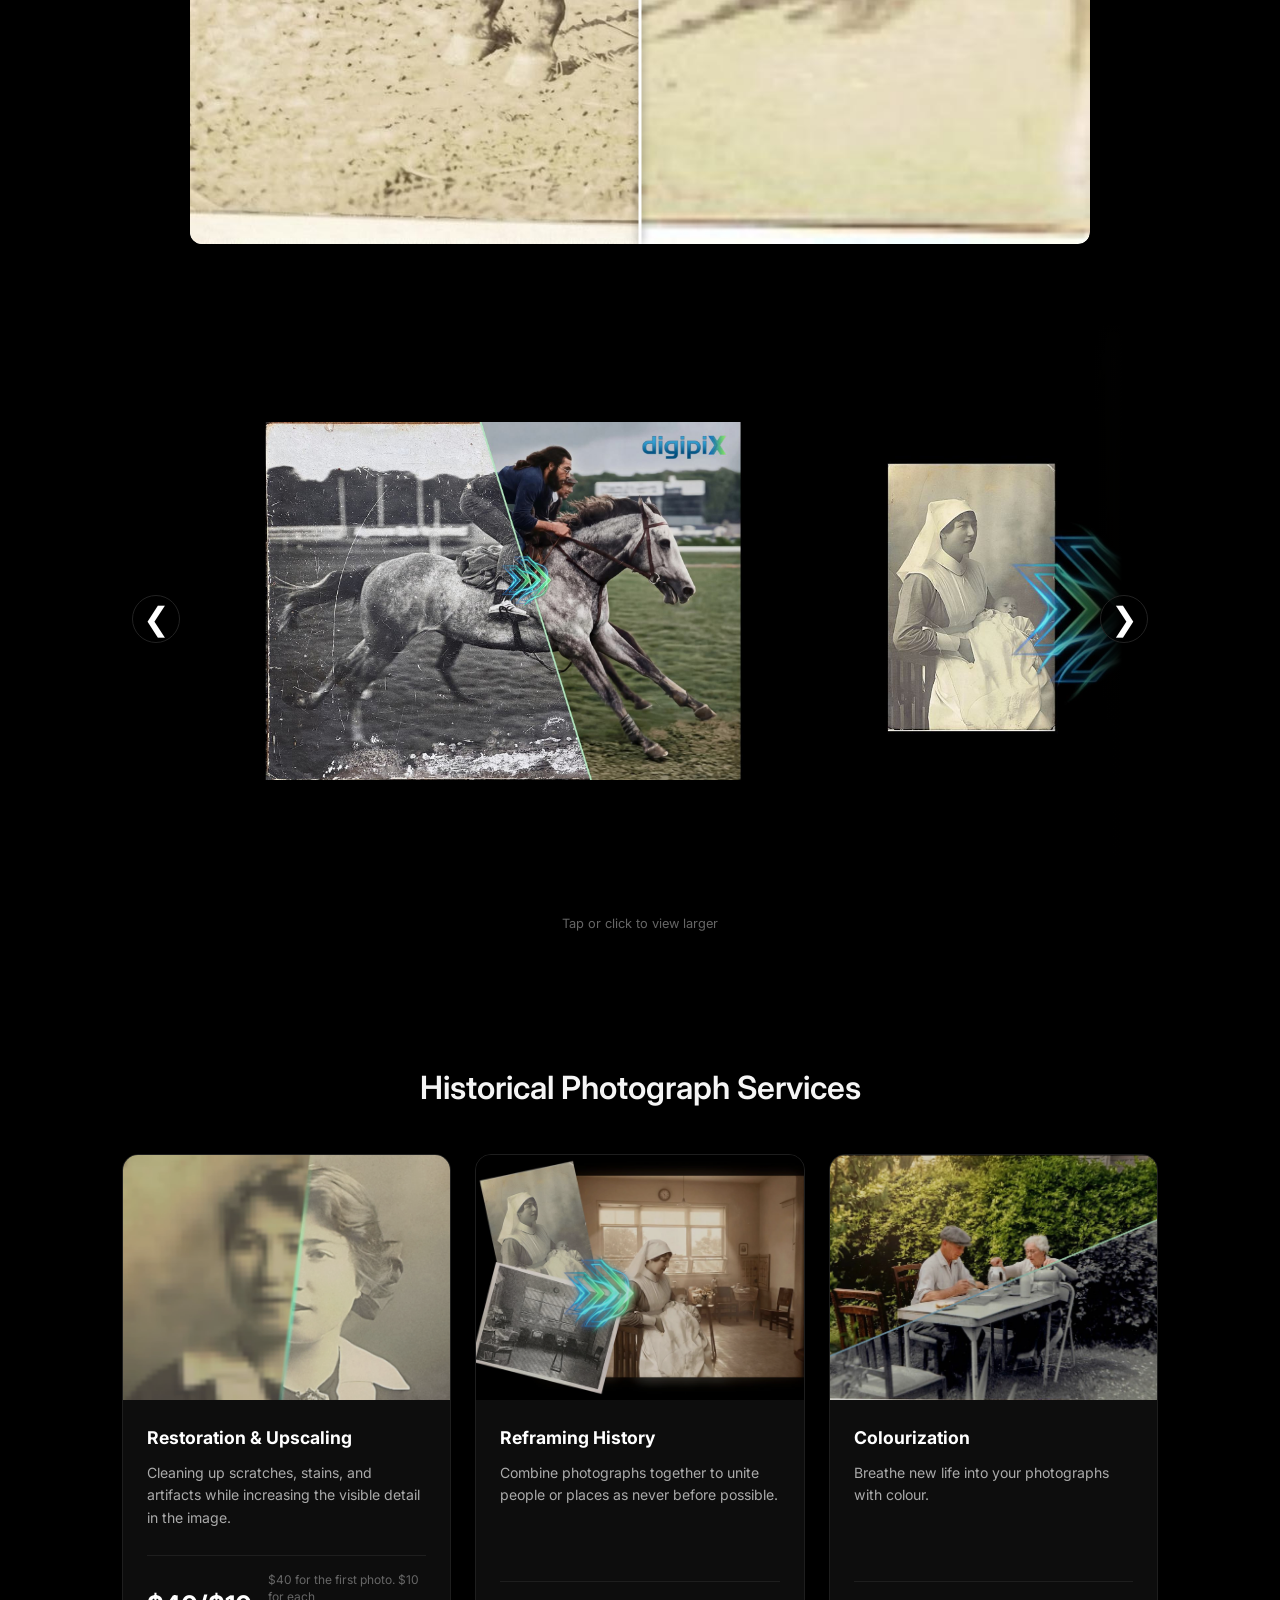
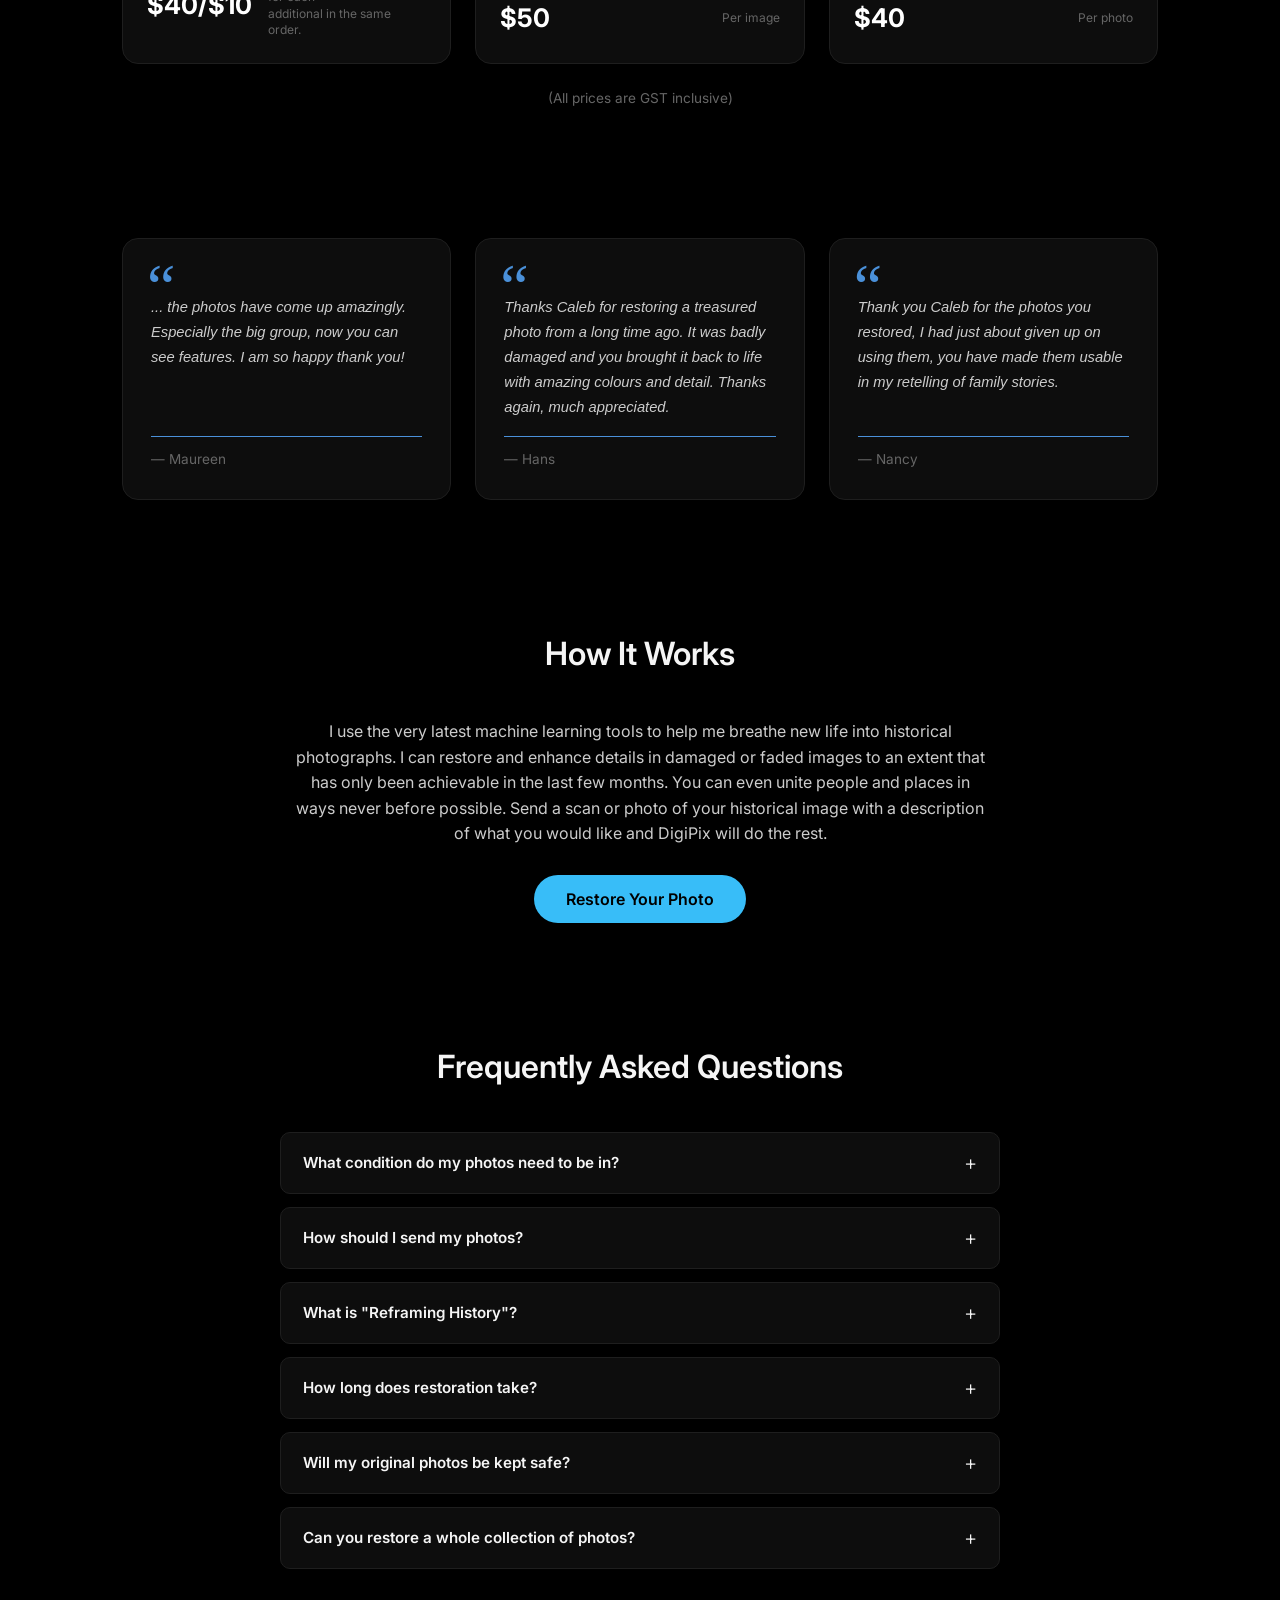
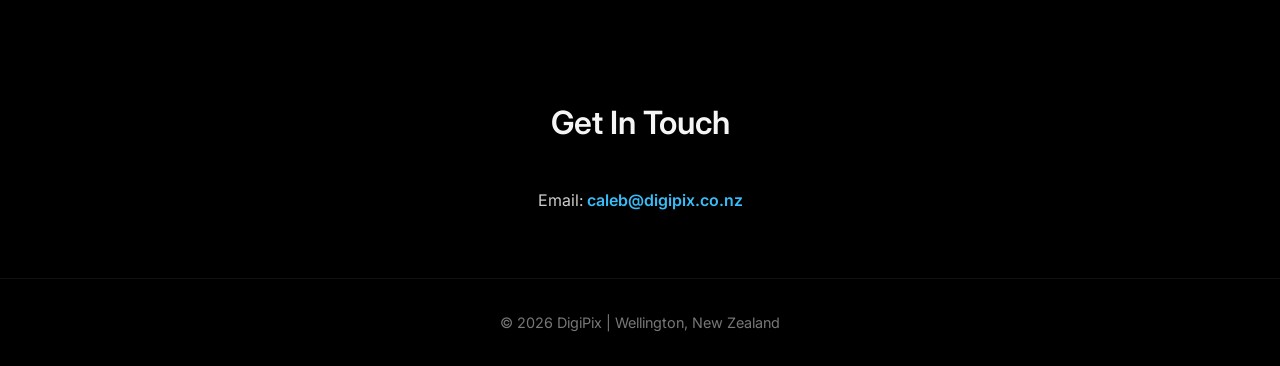
==== commit bf2d80d5: "Make photo restoration the main landing page - Promote restoration.html to index.html (root URL now " ====
--- a/index.html
+++ b/index.html
@@ -1,13 +1,12 @@
 <!DOCTYPE html>
 <html lang="en">
-<head>
-
+<head> 
 <meta charset="UTF-8">
 <meta name="viewport" content="width=device-width, initial-scale=1.0">
 
-<title>DigiPix | Modern Age Portraits & Photo Restoration</title>
-
-<meta name="description" content="AI generated portraits and historical photo restoration by DigiPix.">
+<title>DigiPix | Historical Photo Restoration Wellington</title>
+
+<meta name="description" content="Professional historical photo restoration in Wellington, New Zealand. Repair damaged, faded, and torn photographs using the latest technology.">
 
 <link href="https://fonts.googleapis.com/css2?family=Inter:wght@300;400;600;700&display=swap" rel="stylesheet">
 
@@ -15,87 +14,616 @@
 
 <link rel="stylesheet" href="styles.css">
 
+<style>
+  /* Restoration modal: single image, constrained to viewport */
+  .modal-image {
+    max-width: 90vw;
+    max-height: 85vh;
+    width: auto;
+    height: auto;
+    border-radius: 14px;
+    display: block;
+    box-shadow: 0 25px 70px rgba(0,0,0,0.7);
+    object-fit: contain;
+  }
+
+  /* Swipe hint on mobile */
+  .modal-swipe-hint {
+    position: absolute;
+    bottom: 16px;
+    left: 50%;
+    transform: translateX(-50%);
+    color: rgba(255,255,255,0.4);
+    font-size: 0.75rem;
+    letter-spacing: 0.04em;
+    white-space: nowrap;
+    pointer-events: none;
+  }
+
+  /* Modal nav arrows */
+  .modal-nav {
+    position: absolute;
+    top: 50%;
+    transform: translateY(-50%);
+    background: rgba(0,0,0,0.5);
+    border: 1px solid #333;
+    color: #fff;
+    font-size: 1.6rem;
+    width: 44px;
+    height: 44px;
+    border-radius: 50%;
+    cursor: pointer;
+    display: flex;
+    align-items: center;
+    justify-content: center;
+    transition: background 0.2s;
+    z-index: 10;
+    user-select: none;
+  }
+
+  .modal-nav:hover { background: rgba(0,0,0,0.85); }
+  .modal-nav.prev { left: 12px; }
+  .modal-nav.next { right: 12px; }
+
+  @media (max-width: 768px) {
+    .modal-nav { display: none; }
+  }
+</style>
+
 </head>
 
 <body>
 
 <header>
-<a href="index.html">
+<a href="#examples">
 <img src="images/Digipix_logo_v06.jpg" alt="DigiPix logo">
 </a>
-<p>15 years of experience, delivering sharper, more powerful imagery than ever before.</p>
 </header>
 
-
-
-<!-- SERVICES -->
-<section class="service-selection">
-
-<h2>Choose a Service</h2>
-
-<div class="service-grid">
-
-<a href="portraits.html" class="service-card">
-<img src="images/portraits_preview.jpg" alt="AI Portraits">
-<div class="service-overlay">
-<h3>Personal Portraits</h3>
-<p>Create incredible bespoke portraits.</p>
-</div>
-</a>
-
-<a href="restoration.html" class="service-card">
-<img src="images/restoration_preview.jpg" alt="Historical Restoration">
-<div class="service-overlay">
-<h3>Photo Restoration</h3>
-<p>Revive historical photographs.</p>
-</div>
-</a>
+<nav>
+<a href="#examples">Examples</a>
+<a href="#how">How It Works</a>
+<a href="#pricing">Pricing</a>
+<a href="#faq">FAQ</a>
+<a href="#contact">Contact</a>
+<a href="portraits.html" class="nav-extra-services">Extra Services</a>
+</nav>
+
+
+
+
+
+
+<section id="examples">
+
+<h2>History revealed as never before possible.</h2>
+
+
+
+<div class="before-after-slider">
+
+  <img src="images/restoration-before.jpg" class="before-image" alt="Before restoration">
+
+  <div class="after-layer">
+    <img src="images/restoration-after.jpg" class="after-image" alt="After restoration">
+  </div>
+
+  <div class="slider-divider"></div>
+  <input type="range" min="0" max="100" value="50" class="slider">
+
+</div>
+
+
+
+
+<div class="gallery-wrapper">
+
+<button class="gallery-arrow left" onclick="scrollGallery(-1)">&#10094;</button>
+
+<div class="gallery" id="gallery">
+
+<div class="gallery-item" onclick="openModal('modal1')">
+<img src="images/restoration_example1.jpg" loading="lazy" alt="Historical photo restoration example 1">
+</div>
+
+<div class="gallery-item" onclick="openModal('modal2')">
+<img src="images/restoration_example2.jpg" loading="lazy" alt="Historical photo restoration example 2">
+</div>
+
+<div class="gallery-item" onclick="openModal('modal3')">
+<img src="images/restoration_example3.jpg" loading="lazy" alt="Historical photo restoration example 3">
+</div>
+
+<div class="gallery-item" onclick="openModal('modal4')">
+<img src="images/restoration_example4.jpg" loading="lazy" alt="Historical photo restoration example 4">
+</div>
+
+<div class="gallery-item" onclick="openModal('modal5')">
+<img src="images/restoration_example5.jpg" loading="lazy" alt="Historical photo restoration example 5">
+</div>
+
+</div>
+
+<button class="gallery-arrow right" onclick="scrollGallery(1)">&#10095;</button>
+
+<div class="fade-left"></div>
+<div class="fade-right"></div>
+
+<p class="gallery-note">
+Tap or click to view larger
+</p>
 
 </div>
 
 </section>
 
 
-<!-- TESTIMONIAL -->
-<section class="testimonial-section">
-  <div class="testimonial-grid testimonial-grid--single">
+<!-- MODALS -->
+
+<div id="modal1" class="modal">
+  <span class="close" onclick="closeAllModals()">&times;</span>
+  <button class="modal-nav prev" onclick="navigateModal(-1)">&#10094;</button>
+  <img class="modal-image" src="images/restoration_example1.jpg" alt="Restoration example 1">
+  <button class="modal-nav next" onclick="navigateModal(1)">&#10095;</button>
+  <span class="modal-swipe-hint">← swipe to navigate →</span>
+</div>
+
+<div id="modal2" class="modal">
+  <span class="close" onclick="closeAllModals()">&times;</span>
+  <button class="modal-nav prev" onclick="navigateModal(-1)">&#10094;</button>
+  <img class="modal-image" src="images/restoration_example2.jpg" alt="Restoration example 2">
+  <button class="modal-nav next" onclick="navigateModal(1)">&#10095;</button>
+  <span class="modal-swipe-hint">← swipe to navigate →</span>
+</div>
+
+<div id="modal3" class="modal">
+  <span class="close" onclick="closeAllModals()">&times;</span>
+  <button class="modal-nav prev" onclick="navigateModal(-1)">&#10094;</button>
+  <img class="modal-image" src="images/restoration_example3.jpg" alt="Restoration example 3">
+  <button class="modal-nav next" onclick="navigateModal(1)">&#10095;</button>
+  <span class="modal-swipe-hint">← swipe to navigate →</span>
+</div>
+
+<div id="modal4" class="modal">
+  <span class="close" onclick="closeAllModals()">&times;</span>
+  <button class="modal-nav prev" onclick="navigateModal(-1)">&#10094;</button>
+  <img class="modal-image" src="images/restoration_example4.jpg" alt="Restoration example 4">
+  <button class="modal-nav next" onclick="navigateModal(1)">&#10095;</button>
+  <span class="modal-swipe-hint">← swipe to navigate →</span>
+</div>
+
+<div id="modal5" class="modal">
+  <span class="close" onclick="closeAllModals()">&times;</span>
+  <button class="modal-nav prev" onclick="navigateModal(-1)">&#10094;</button>
+  <img class="modal-image" src="images/restoration_example5.jpg" alt="Restoration example 5">
+  <button class="modal-nav next" onclick="navigateModal(1)">&#10095;</button>
+  <span class="modal-swipe-hint">← swipe to navigate →</span>
+</div>
+
+<section id="pricing">
+  <h2>Historical Photograph Services</h2>
+
+  <style>
+    .restoration-pricing-grid {
+      display: grid;
+      grid-template-columns: 1fr 1fr 1fr;
+      gap: 1.5rem;
+      max-width: 1200px;
+      margin: 0 auto 1.5rem;
+    }
+
+    .restoration-pricing-card {
+      background: #0d0d0d;
+      border: 1px solid #1e1e1e;
+      border-radius: 16px;
+      overflow: hidden;
+      display: flex;
+      flex-direction: column;
+    }
+
+    .restoration-pricing-card .card-image {
+      width: 100%;
+      aspect-ratio: 4 / 3;
+      object-fit: cover;
+      display: block;
+      filter: brightness(0.85);
+    }
+
+    .restoration-pricing-card .card-body {
+      padding: 1.5rem;
+      display: flex;
+      flex-direction: column;
+      gap: 0.6rem;
+      flex: 1;
+    }
+
+    .restoration-pricing-card .card-body h3 {
+      font-size: 1.1rem;
+      font-weight: 700;
+      color: #fff;
+    }
+
+    .restoration-pricing-card .card-body p {
+      color: #aaa;
+      font-size: 0.88rem;
+      line-height: 1.6;
+      flex: 1;
+    }
+
+    .restoration-pricing-card .card-footer {
+      display: flex;
+      align-items: center;
+      justify-content: space-between;
+      margin-top: 1rem;
+      padding-top: 1rem;
+      border-top: 1px solid #1e1e1e;
+      gap: 1rem;
+    }
+
+    .restoration-pricing-card .card-price {
+      font-size: 1.6rem;
+      font-weight: 700;
+      color: #fff;
+      white-space: nowrap;
+    }
+
+    .restoration-pricing-card .card-price-note {
+      font-size: 0.75rem;
+      color: #666;
+      line-height: 1.4;
+    }
+
+    .restoration-pricing-note {
+      text-align: center;
+      color: #666;
+      font-size: 0.85rem;
+      max-width: 900px;
+      margin: 0 auto;
+    }
+
+    @media (max-width: 800px) {
+      .restoration-pricing-grid {
+        grid-template-columns: 1fr 1fr;
+      }
+    }
+
+    @media (max-width: 500px) {
+      .restoration-pricing-grid {
+        grid-template-columns: 1fr;
+      }
+
+      .restoration-pricing-card {
+        background: #141414;
+        border-color: #333;
+      }
+
+      .restoration-pricing-card .card-footer {
+        border-top-color: #333;
+      }
+    }
+  </style>
+
+  <div class="restoration-pricing-grid">
+
+    <div class="restoration-pricing-card">
+      <img class="card-image" src="images/RestorationPricingCard_v01.jpg" alt="Restoration and upscaling example">
+      <div class="card-body">
+        <h3>Restoration &amp; Upscaling</h3>
+        <p>Cleaning up scratches, stains, and artifacts while increasing the visible detail in the image.</p>
+        <div class="card-footer">
+          <span class="card-price">$40/$10</span>
+          <span class="card-price-note">$40 for the first photo. $10 for each<br>additional in the same order.</span>
+        </div>
+      </div>
+    </div>
+
+    <div class="restoration-pricing-card">
+      <img class="card-image" src="images/ReframingPricingCard_v01.jpg" alt="Reframing History example">
+      <div class="card-body">
+        <h3>Reframing History</h3>
+        <p>Combine photographs together to unite people or places as never before possible.</p>
+        <div class="card-footer">
+          <span class="card-price">$50</span>
+          <span class="card-price-note">Per image</span>
+        </div>
+      </div>
+    </div>
+
+    <div class="restoration-pricing-card">
+      <img class="card-image" src="images/ColourisationPricingCard_v01.jpg" alt="Colourization example">
+      <div class="card-body">
+        <h3>Colourization</h3>
+        <p>Breathe new life into your photographs with colour.</p>
+        <div class="card-footer">
+          <span class="card-price">$40</span>
+          <span class="card-price-note">Per photo</span>
+        </div>
+      </div>
+    </div>
+
+  </div>
+
+  <p class="restoration-pricing-note">(All prices are GST inclusive)</p>
+
+</section>
+
+<section id="testimonials" class="testimonial-section">
+
+  <style>
+    .testimonial-grid {
+      display: grid;
+      grid-template-columns: repeat(3, 1fr);
+      gap: 1.5rem;
+      max-width: 1200px;
+      margin: 0 auto;
+    }
+
+    .testimonial-card {
+      background: #0d0d0d;
+      border: 1px solid #1e1e1e;
+      border-radius: 16px;
+      padding: 2rem 1.75rem 1.75rem;
+      display: flex;
+      flex-direction: column;
+      gap: 1rem;
+      position: relative;
+    }
+
+    .testimonial-card::before {
+      content: '\201C';
+      font-size: 4rem;
+      line-height: 1;
+      color: #4a90d9;
+      font-family: Georgia, serif;
+      position: absolute;
+      top: 1rem;
+      left: 1.5rem;
+    }
+
+    .testimonial-card p {
+      color: #ccc;
+      font-size: 0.92rem;
+      line-height: 1.7;
+      margin: 0;
+      padding-top: 1.5rem;
+    }
+
+    .testimonial-card cite {
+      display: block;
+      color: #666;
+      font-size: 0.85rem;
+      font-style: normal;
+      border-top: 1px solid #4a90d9;
+      padding-top: 0.75rem;
+      margin-top: auto;
+    }
+
+    @media (max-width: 800px) {
+      .testimonial-grid {
+        grid-template-columns: 1fr 1fr;
+      }
+    }
+
+    @media (max-width: 500px) {
+      .testimonial-grid {
+        grid-template-columns: 1fr;
+      }
+    }
+  </style>
+
+  <div class="testimonial-grid">
+
     <div class="testimonial-card">
-      <p>I'm amazed, these look incredible! Thanks so much — will be recommending you to everyone.</p>
-      <cite>— Tess</cite>
-    </div>
+      <p>... the photos have come up amazingly. Especially the big group, now you can see features. I am so happy thank you!</p>
+      <cite>— Maureen</cite>
+    </div>
+
+    <div class="testimonial-card">
+      <p>Thanks Caleb for restoring a treasured photo from a long time ago. It was badly damaged and you brought it back to life with amazing colours and detail. Thanks again, much appreciated.</p>
+      <cite>— Hans</cite>
+    </div>
+
+    <div class="testimonial-card">
+      <p>Thank you Caleb for the photos you restored, I had just about given up on using them, you have made them usable in my retelling of family stories.</p>
+      <cite>— Nancy</cite>
+    </div>
+
+  </div>
+
+</section>
+
+<section id="how">
+
+<h2>How It Works</h2>
+
+<p style="max-width:700px;margin:auto;text-align:center;color:#ccc;">
+I use the very latest machine learning tools to help me breathe new life into historical photographs. I can restore and enhance details in damaged or faded images to an extent that has only been achievable in the last few months. You can even unite people and places in ways never before possible. Send a scan or photo of your historical image with a description of what you would like and DigiPix will do the rest.
+</p>
+
+<div class="cta">
+<a href="mailto:caleb@digipix.co.nz">Restore Your Photo</a>
+</div>
+
+</section>
+
+
+
+<section id="faq">
+  <h2>Frequently Asked Questions</h2>
+  <div class="faq-list">
+
+    <div class="faq-item">
+      <button class="faq-question" onclick="toggleFaq(this)">
+        What condition do my photos need to be in?
+        <span class="faq-icon">+</span>
+      </button>
+      <div class="faq-answer">
+        <p>Almost any condition can be worked with — fading, tears, stains, water damage, scratches, and heavy cracking are all things I deal with regularly. The worse the damage, the more dramatic the result. Just send through what you have and I'll let you know what's possible.</p>
+      </div>
+    </div>
+
+    <div class="faq-item">
+      <button class="faq-question" onclick="toggleFaq(this)">
+        How should I send my photos?
+        <span class="faq-icon">+</span>
+      </button>
+      <div class="faq-answer">
+        <p>A high-resolution scan is ideal — most modern flatbed scanners or printer-scanners work well. If you don't have a scanner, a well-lit phone photo taken flat on a surface (avoid angles and shadows) is usually fine. The higher the resolution you can provide, the better the final result.</p>
+      </div>
+    </div>
+
+    <div class="faq-item">
+      <button class="faq-question" onclick="toggleFaq(this)">
+        What is "Reframing History"?
+        <span class="faq-icon">+</span>
+      </button>
+      <div class="faq-answer">
+        <p>This service lets you combine people or places from separate photographs into a single image — for example, bringing together a family portrait where the original photos were taken years apart, or placing relatives who never met side by side. Get in touch with your idea and I'll let you know if it's achievable.</p>
+      </div>
+    </div>
+
+    <div class="faq-item">
+      <button class="faq-question" onclick="toggleFaq(this)">
+        How long does restoration take?
+        <span class="faq-icon">+</span>
+      </button>
+      <div class="faq-answer">
+        <p>Most single-photo restorations are turned around within 1–3 business days. More complex work — heavily damaged images or Reframing History composites — may take a little longer. I'll give you a clear timeframe when you get in touch.</p>
+      </div>
+    </div>
+
+    <div class="faq-item">
+      <button class="faq-question" onclick="toggleFaq(this)">
+        Will my original photos be kept safe?
+        <span class="faq-icon">+</span>
+      </button>
+      <div class="faq-answer">
+        <p>Your images are used solely to complete your restoration and are not shared or used for any other purpose. Once your final files are delivered, your original images are deleted from my system.</p>
+      </div>
+    </div>
+
+    <div class="faq-item">
+      <button class="faq-question" onclick="toggleFaq(this)">
+        Can you restore a whole collection of photos?
+        <span class="faq-icon">+</span>
+      </button>
+      <div class="faq-answer">
+        <p>Yes — the $10 per additional photo pricing is designed exactly for this. Get in touch with the size of your collection and I can put together a quote.</p>
+      </div>
+    </div>
+
   </div>
 </section>
 
 
-<!-- ABOUT -->
-<section id="about" class="about">
-
-  <h2>About DigiPix</h2>
-  <div class="about-inner">
-    <div class="about-text">
-      <p>Hi, I'm Caleb — the person behind DigiPix.</p>
-      <p>After graduating from the New Zealand Film School, I spent 15 years working in visual effects on some of Hollywood's biggest productions.</p>
-      <a href="https://www.imdb.com/name/nm4307751/" target="_blank" class="imdb-link">View my IMDb page →</a>
-      <p>I created DigiPix to bring that experience and cutting-edge technology to you — without the Hollywood price tag.</p>
-    </div>
-  </div>
+<section id="contact" class="contact">
+
+<h2>Get In Touch</h2>
+
+<p>Email: <a href="mailto:caleb@digipix.co.nz">caleb@digipix.co.nz</a></p>
 
 </section>
-
-
-<!-- CONTACT -->
-<section id="contact" class="contact">
-
-  <h2>Ready to Elevate Your Image?</h2>
-  <p>Based in Wellington, New Zealand. Fast turnaround, personal service.</p>
-  <a href="mailto:caleb@digipix.co.nz" class="home-cta">Get In Touch</a>
-
-</section>
-
 
 <footer>
 © 2026 DigiPix | Wellington, New Zealand
 </footer>
 
+
+<script data-cfasync="false" src="/cdn-cgi/scripts/5c5dd728/cloudflare-static/email-decode.min.js"></script><script>
+
+function toggleFaq(btn) {
+  const item = btn.parentElement;
+  item.classList.toggle('open');
+}
+
+const modalOrder = ['modal1', 'modal2', 'modal3', 'modal4', 'modal5'];
+let currentModalIndex = 0;
+let touchStartX = 0;
+let touchStartY = 0;
+
+function openModal(id) {
+  currentModalIndex = modalOrder.indexOf(id);
+  document.getElementById(id).style.display = "flex";
+  document.body.style.overflow = "hidden";
+}
+
+function closeAllModals() {
+  modalOrder.forEach(id => {
+    document.getElementById(id).style.display = "none";
+  });
+  document.body.style.overflow = "auto";
+}
+
+function navigateModal(direction) {
+  const currentId = modalOrder[currentModalIndex];
+  document.getElementById(currentId).style.display = "none";
+  currentModalIndex = (currentModalIndex + direction + modalOrder.length) % modalOrder.length;
+  document.getElementById(modalOrder[currentModalIndex]).style.display = "flex";
+}
+
+// Keyboard navigation
+document.addEventListener("keydown", function(e) {
+  const anyOpen = modalOrder.some(id => document.getElementById(id).style.display === "flex");
+  if (!anyOpen) return;
+  if (e.key === "Escape") closeAllModals();
+  if (e.key === "ArrowRight") navigateModal(1);
+  if (e.key === "ArrowLeft") navigateModal(-1);
+});
+
+// Click backdrop to close
+window.onclick = function(event) {
+  modalOrder.forEach(id => {
+    const modal = document.getElementById(id);
+    if (event.target === modal) closeAllModals();
+  });
+};
+
+// Touch swipe
+document.addEventListener("touchstart", function(e) {
+  const anyOpen = modalOrder.some(id => document.getElementById(id).style.display === "flex");
+  if (!anyOpen) return;
+  touchStartX = e.changedTouches[0].screenX;
+  touchStartY = e.changedTouches[0].screenY;
+}, { passive: true });
+
+document.addEventListener("touchend", function(e) {
+  const anyOpen = modalOrder.some(id => document.getElementById(id).style.display === "flex");
+  if (!anyOpen) return;
+  const dx = e.changedTouches[0].screenX - touchStartX;
+  const dy = e.changedTouches[0].screenY - touchStartY;
+  // Only trigger if horizontal swipe is dominant and long enough
+  if (Math.abs(dx) > Math.abs(dy) && Math.abs(dx) > 40) {
+    navigateModal(dx < 0 ? 1 : -1);
+  }
+}, { passive: true });
+
+function scrollGallery(direction) {
+  const gallery = document.getElementById("gallery");
+  const item = gallery.querySelector(".gallery-item");
+  const itemWidth = item.offsetWidth + 32;
+  gallery.scrollBy({
+    left: direction * itemWidth,
+    behavior: "smooth"
+  });
+}
+
+// Before/After Slider
+const slider = document.querySelector(".slider");
+const afterImg = document.querySelector(".after-layer img");
+const divider = document.querySelector(".slider-divider");
+
+function updateSlider(val) {
+  const pct = 100 - val;
+  afterImg.style.clipPath = `inset(0 ${pct}% 0 0)`;
+  divider.style.left = val + "%";
+}
+
+slider.addEventListener("input", (e) => {
+  updateSlider(e.target.value);
+});
+
+updateSlider(50);
+
+</script>
 </body>
-</html>
+</html>
--- a/styles.css
+++ b/styles.css
@@ -280,6 +280,19 @@
 }
 
 nav a:hover { color: #38bdf8; }
+
+.nav-extra-services {
+  color: #aaa !important;
+  border: 1px solid #333;
+  border-radius: 20px;
+  padding: 0.25rem 0.85rem;
+  transition: color 0.2s, border-color 0.2s !important;
+}
+
+.nav-extra-services:hover {
+  color: #38bdf8 !important;
+  border-color: #38bdf8;
+}
 
 /* ===== PRICING ===== */
 
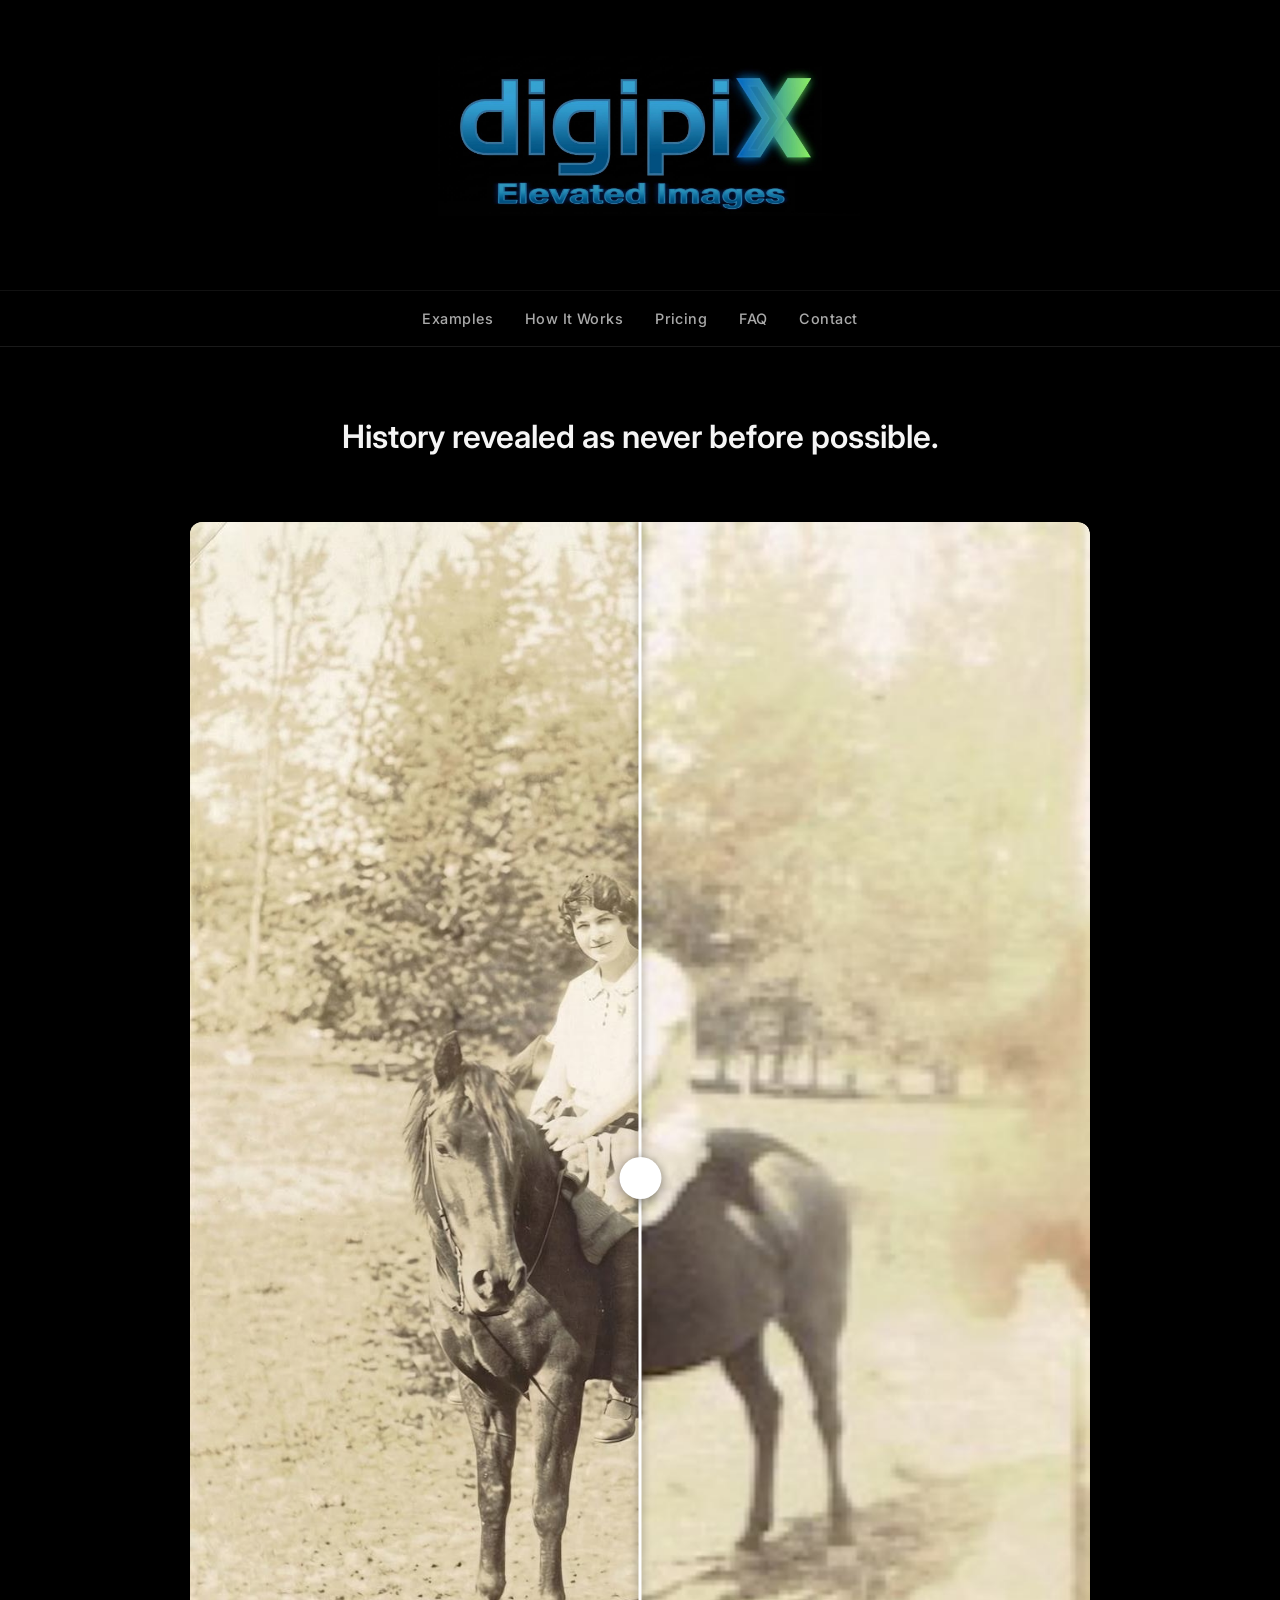
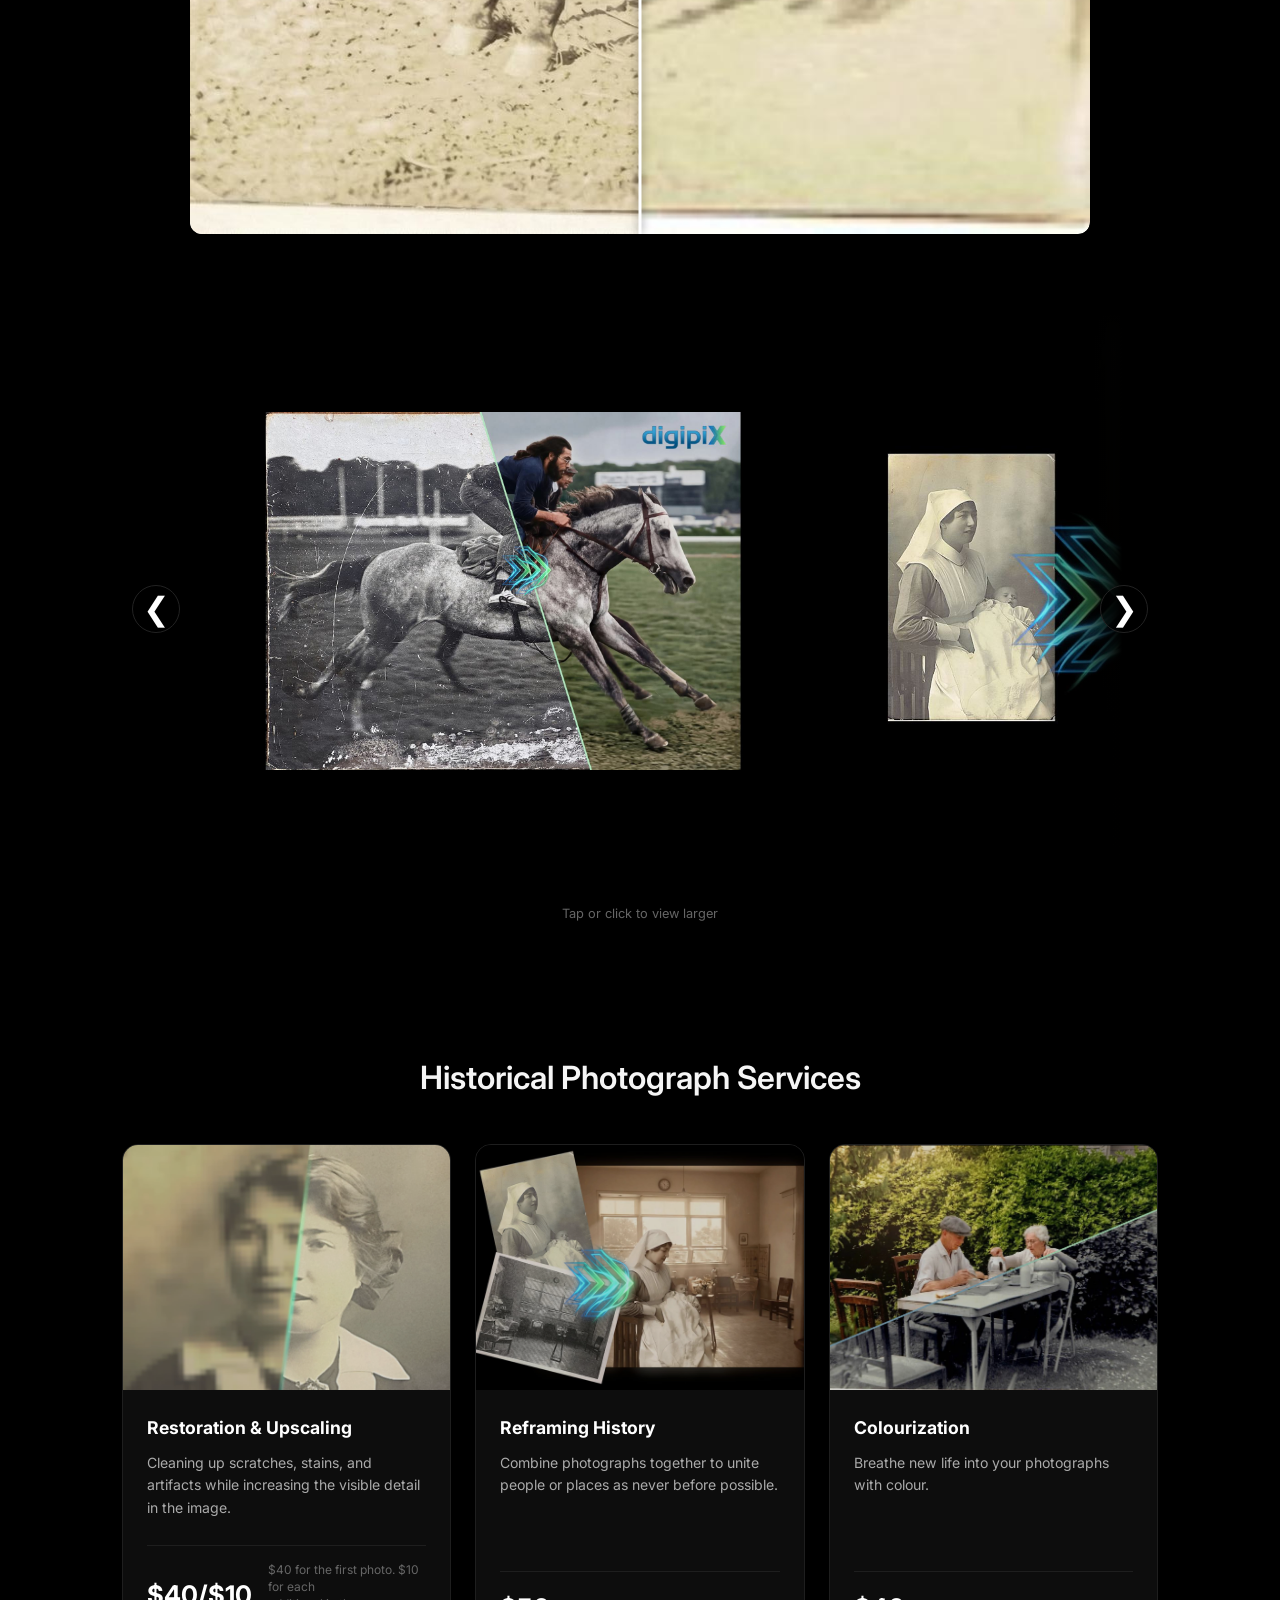
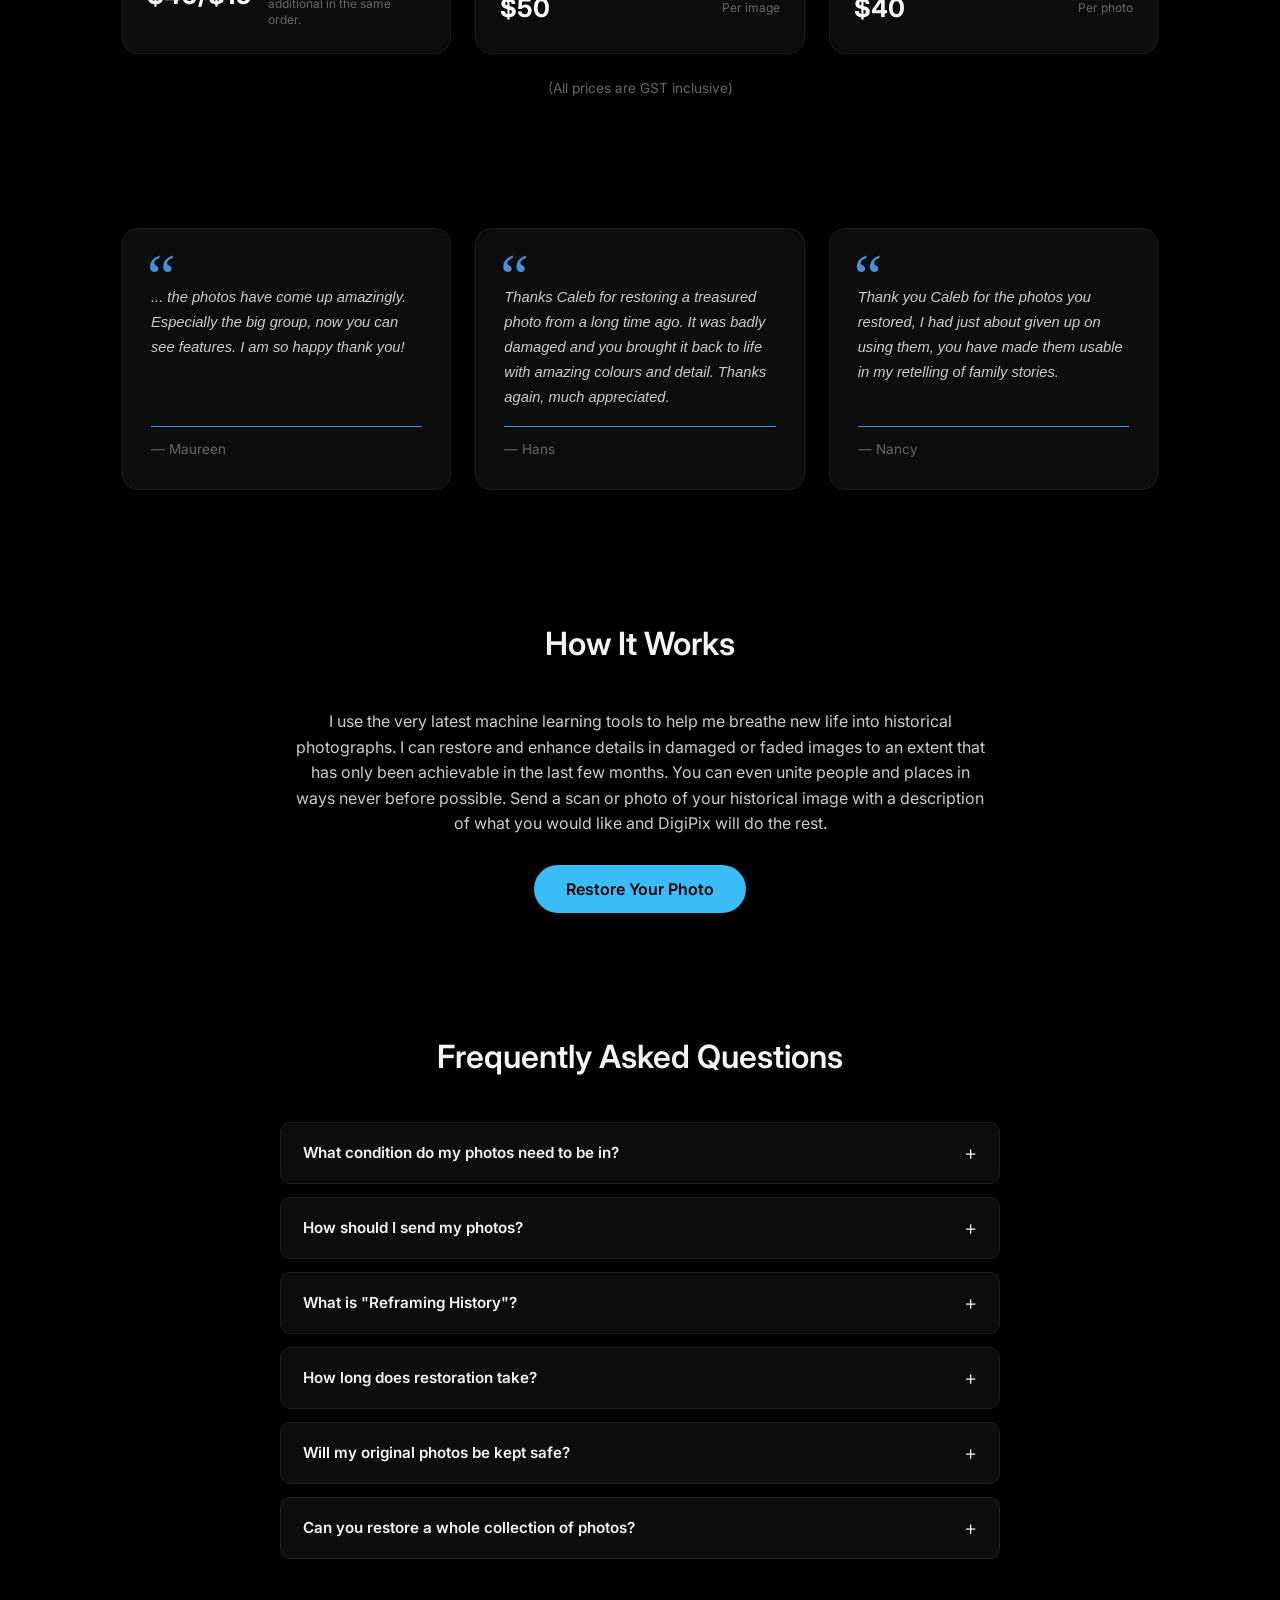
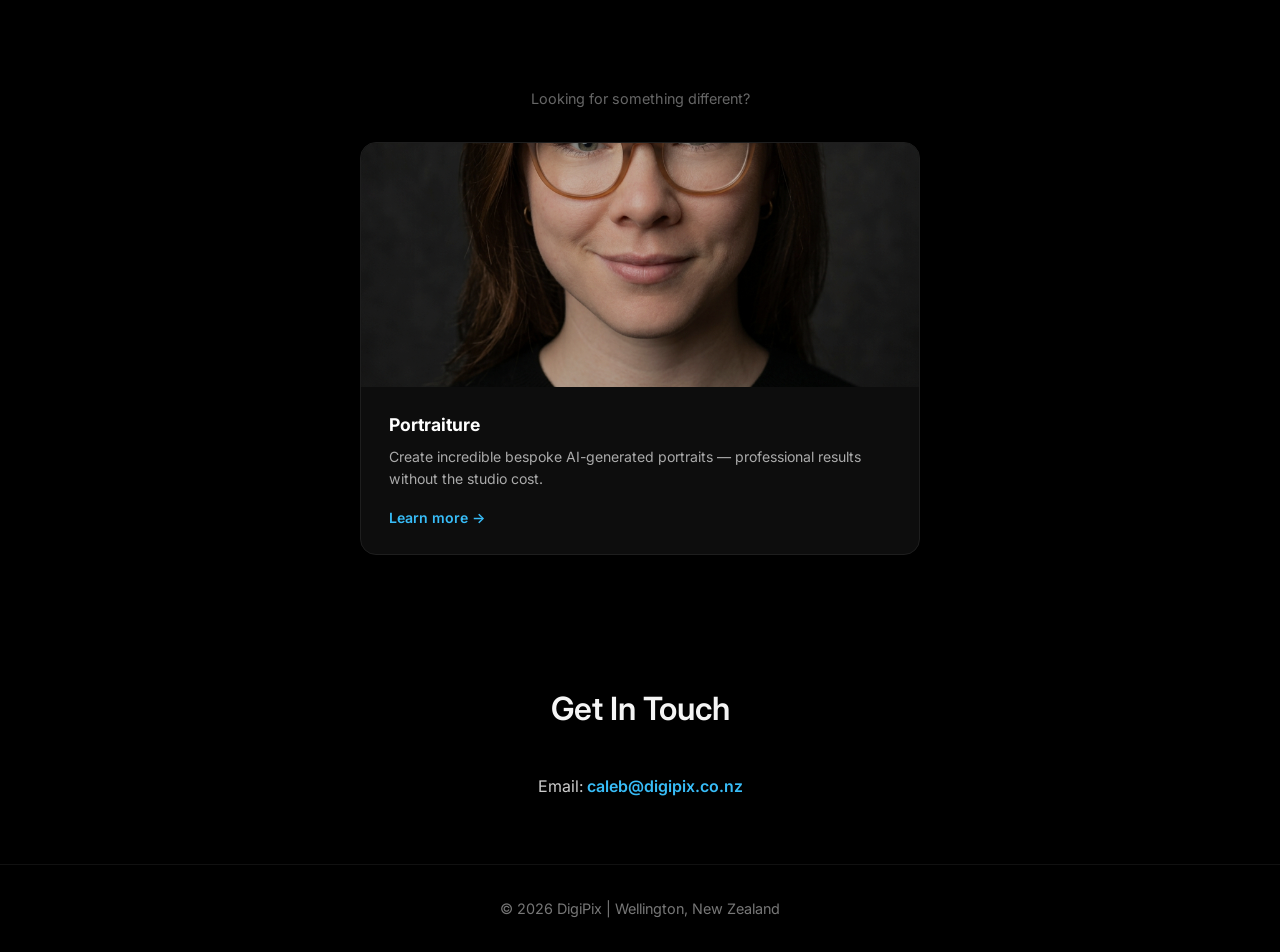
==== commit 45465638: "Refine site structure after restoration page promotion - Fix logo click to reload homepage (top of p" ====
--- a/index.html
+++ b/index.html
@@ -75,7 +75,7 @@
 <body>
 
 <header>
-<a href="#examples">
+<a href="index.html">
 <img src="images/Digipix_logo_v06.jpg" alt="DigiPix logo">
 </a>
 </header>
@@ -86,7 +86,6 @@
 <a href="#pricing">Pricing</a>
 <a href="#faq">FAQ</a>
 <a href="#contact">Contact</a>
-<a href="portraits.html" class="nav-extra-services">Extra Services</a>
 </nav>
 
 
@@ -515,6 +514,72 @@
   </div>
 </section>
 
+
+<section id="portraiture">
+  <style>
+    .portraiture-card {
+      max-width: 560px;
+      margin: 0 auto;
+      background: #0d0d0d;
+      border: 1px solid #1e1e1e;
+      border-radius: 16px;
+      overflow: hidden;
+      text-decoration: none;
+      display: block;
+      transition: transform 0.3s ease, box-shadow 0.3s ease;
+    }
+
+    .portraiture-card:hover {
+      transform: translateY(-4px);
+      box-shadow: 0 16px 40px rgba(0,0,0,0.5);
+    }
+
+    .portraiture-card img {
+      width: 100%;
+      aspect-ratio: 16 / 7;
+      object-fit: cover;
+      display: block;
+      filter: brightness(0.8);
+    }
+
+    .portraiture-card-body {
+      padding: 1.5rem 1.75rem;
+    }
+
+    .portraiture-card-body h3 {
+      font-size: 1.1rem;
+      font-weight: 700;
+      color: #fff;
+      margin-bottom: 0.4rem;
+    }
+
+    .portraiture-card-body p {
+      color: #aaa;
+      font-size: 0.88rem;
+      line-height: 1.6;
+    }
+
+    .portraiture-card-body .portraiture-link {
+      display: inline-block;
+      margin-top: 1rem;
+      color: #38bdf8;
+      font-size: 0.88rem;
+      font-weight: 600;
+    }
+  </style>
+
+  <p style="text-align:center; color:#666; font-size:0.9rem; margin-bottom:2rem;">Looking for something different?</p>
+
+  <a href="portraits.html" class="portraiture-card">
+    <img src="images/portraits_preview.jpg" alt="Portraiture">
+    <div class="portraiture-card-body">
+      <h3>Portraiture</h3>
+      <p>Create incredible bespoke AI-generated portraits — professional results without the studio cost.</p>
+      <span class="portraiture-link">Learn more →</span>
+    </div>
+  </a>
+
+</section>
 
 <section id="contact" class="contact">
 
--- a/styles.css
+++ b/styles.css
@@ -280,19 +280,6 @@
 }
 
 nav a:hover { color: #38bdf8; }
-
-.nav-extra-services {
-  color: #aaa !important;
-  border: 1px solid #333;
-  border-radius: 20px;
-  padding: 0.25rem 0.85rem;
-  transition: color 0.2s, border-color 0.2s !important;
-}
-
-.nav-extra-services:hover {
-  color: #38bdf8 !important;
-  border-color: #38bdf8;
-}
 
 /* ===== PRICING ===== */
 
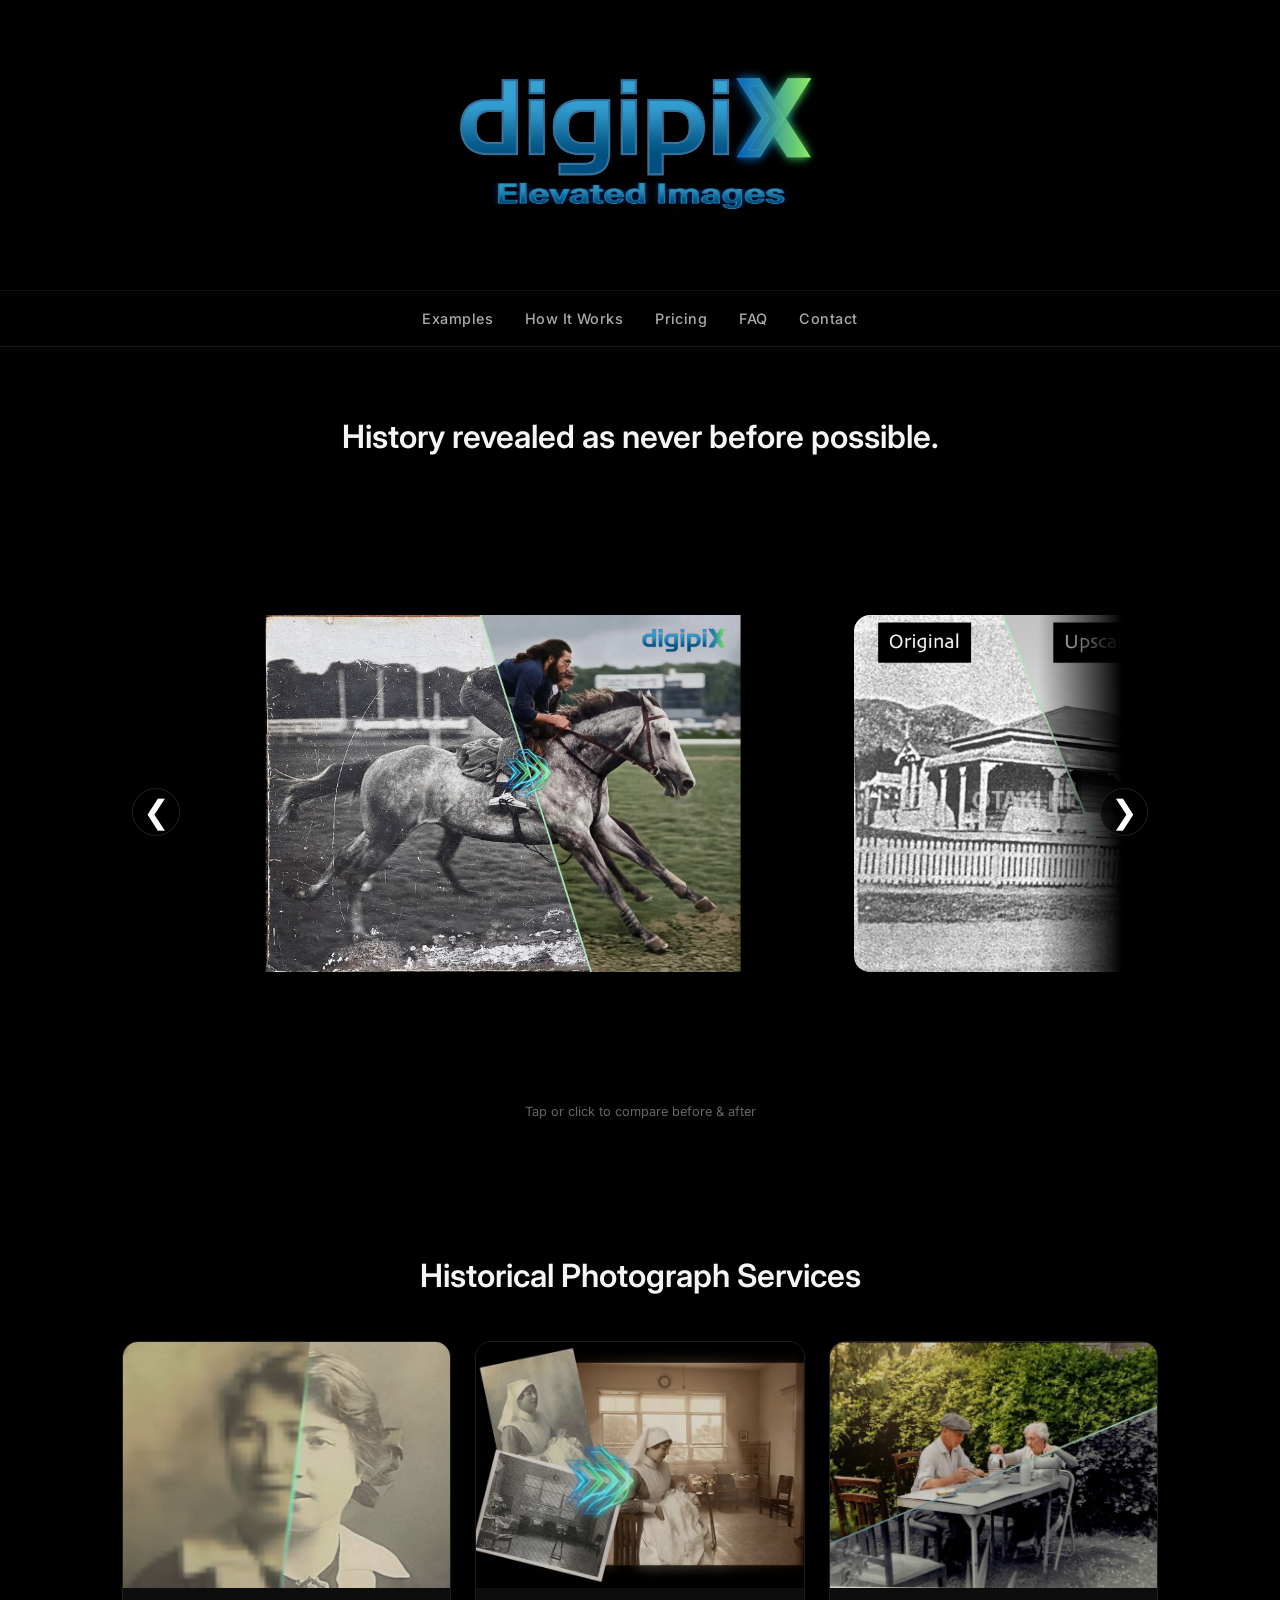
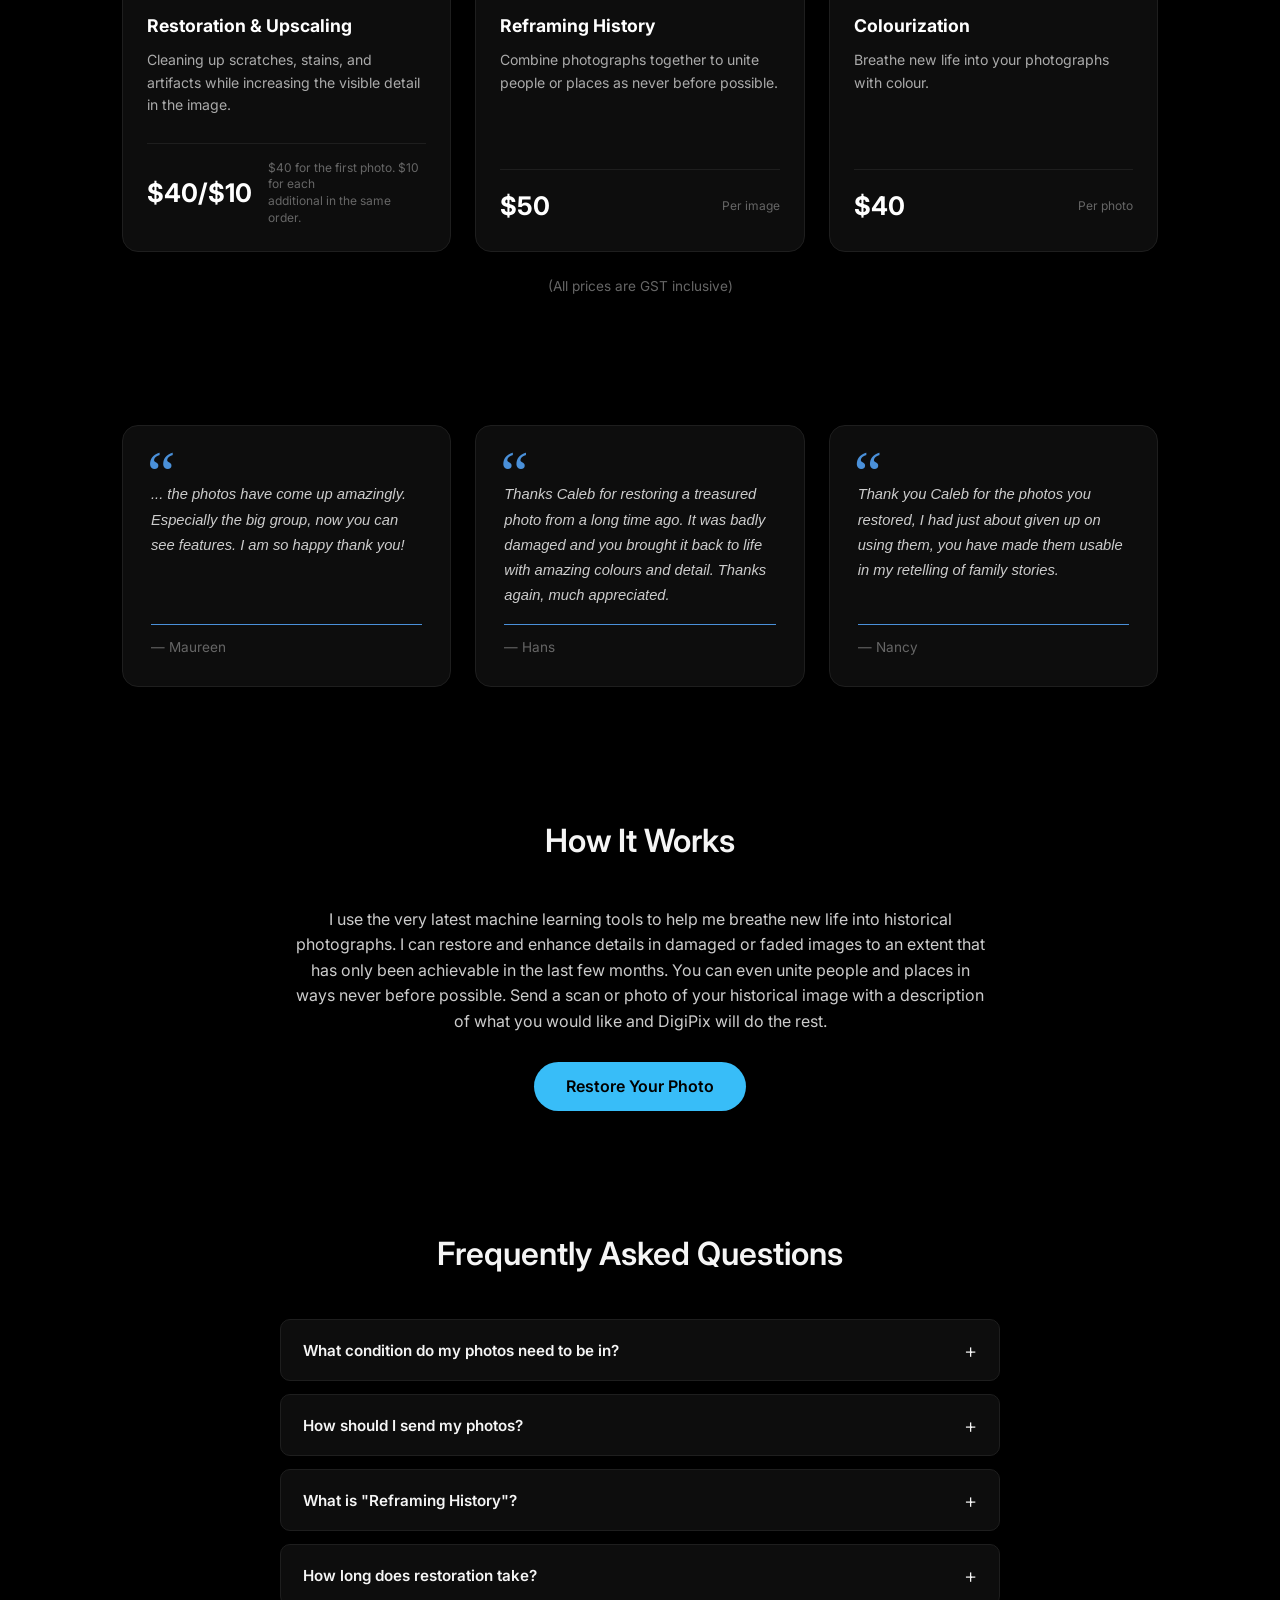
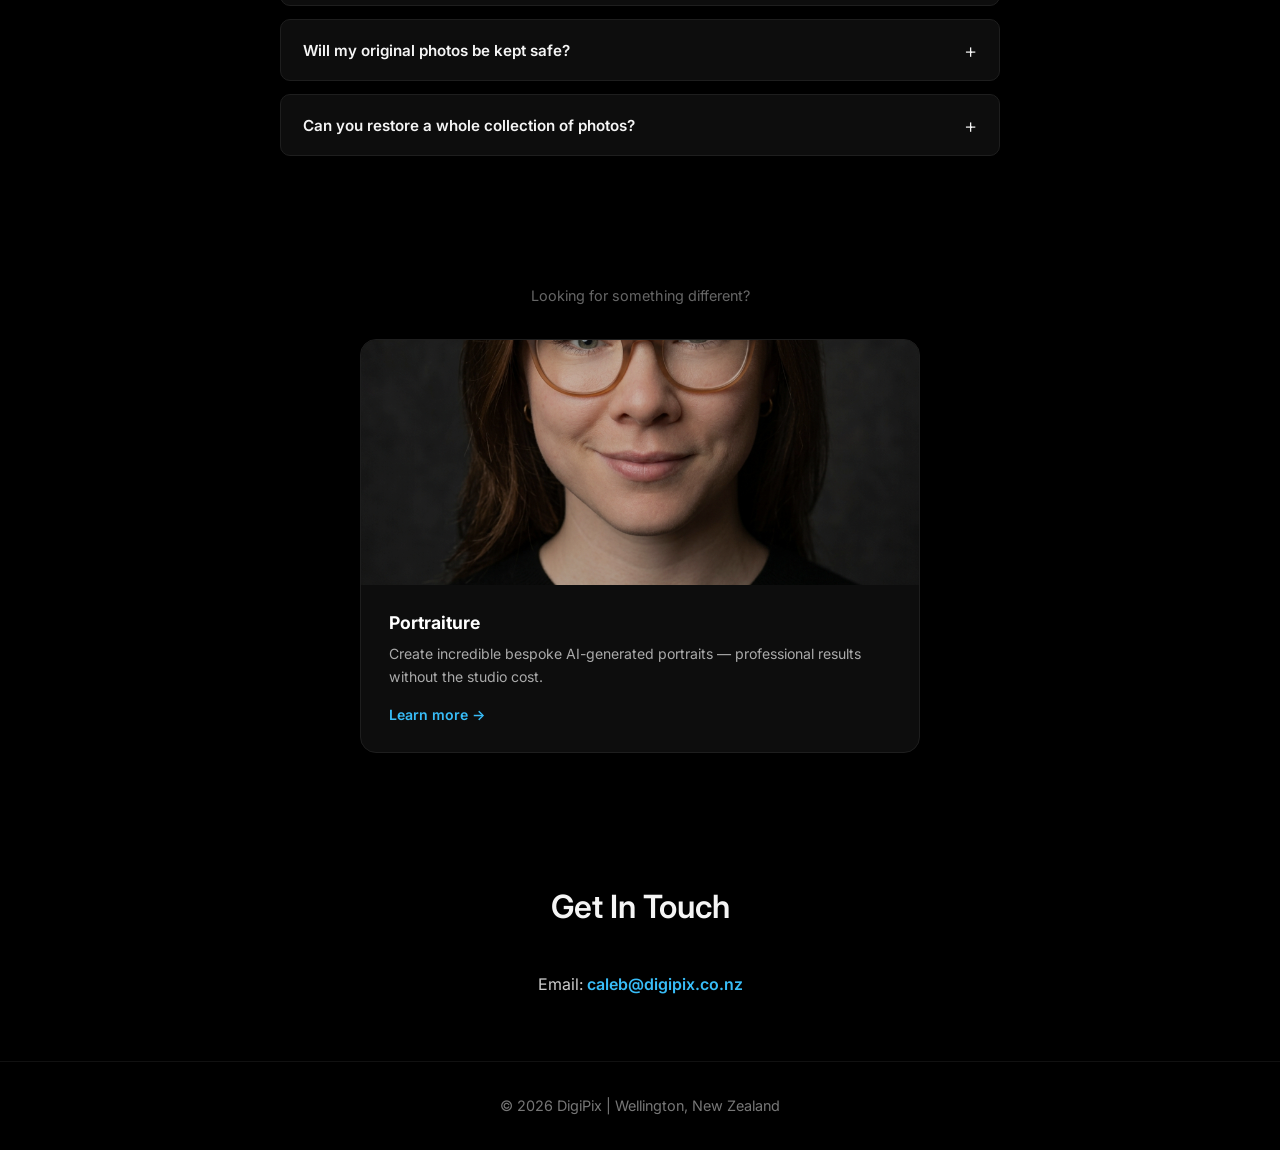
==== commit 1d78ef8b: "Merge gallery with before/after slider in lightbox Gallery thumbnails now use the new SliderImages s" ====
--- a/index.html
+++ b/index.html
@@ -15,19 +15,30 @@
 <link rel="stylesheet" href="styles.css">
 
 <style>
-  /* Restoration modal: single image, constrained to viewport */
-  .modal-image {
-    max-width: 90vw;
+  /* Modal slider wrapper — constrains the before/after slider to the viewport */
+  .modal-slider-wrapper {
+    width: min(90vw, 900px);
     max-height: 85vh;
-    width: auto;
-    height: auto;
+    position: relative;
     border-radius: 14px;
-    display: block;
+    overflow: hidden;
     box-shadow: 0 25px 70px rgba(0,0,0,0.7);
+  }
+
+  .modal-slider-wrapper .before-after-slider {
+    margin: 0;
+    max-width: 100%;
+    border-radius: 0;
+  }
+
+  .modal-slider-wrapper .before-after-slider > img {
+    border-radius: 0;
+    max-height: 85vh;
     object-fit: contain;
-  }
-
-  /* Swipe hint on mobile */
+    background: #000;
+  }
+
+  /* Swipe/drag hint */
   .modal-swipe-hint {
     position: absolute;
     bottom: 16px;
@@ -68,6 +79,12 @@
   @media (max-width: 768px) {
     .modal-nav { display: none; }
   }
+
+  /* restoration5 images match closely enough to use cover */
+  #modal5 .after-layer img {
+    height: 100%;
+    object-fit: cover;
+  }
 </style>
 
 </head>
@@ -99,20 +116,6 @@
 
 
 
-<div class="before-after-slider">
-
-  <img src="images/restoration-before.jpg" class="before-image" alt="Before restoration">
-
-  <div class="after-layer">
-    <img src="images/restoration-after.jpg" class="after-image" alt="After restoration">
-  </div>
-
-  <div class="slider-divider"></div>
-  <input type="range" min="0" max="100" value="50" class="slider">
-
-</div>
-
-
 
 
 <div class="gallery-wrapper">
@@ -122,23 +125,23 @@
 <div class="gallery" id="gallery">
 
 <div class="gallery-item" onclick="openModal('modal1')">
-<img src="images/restoration_example1.jpg" loading="lazy" alt="Historical photo restoration example 1">
+<img src="images/SliderImages/restoration1_thumbnail.jpg" loading="lazy" alt="Historical photo restoration example 1">
 </div>
 
 <div class="gallery-item" onclick="openModal('modal2')">
-<img src="images/restoration_example2.jpg" loading="lazy" alt="Historical photo restoration example 2">
+<img src="images/SliderImages/restoration2-thumbnail.jpg" loading="lazy" alt="Historical photo restoration example 2">
 </div>
 
 <div class="gallery-item" onclick="openModal('modal3')">
-<img src="images/restoration_example3.jpg" loading="lazy" alt="Historical photo restoration example 3">
+<img src="images/SliderImages/restoration3-thumbnail.jpg" loading="lazy" alt="Historical photo restoration example 3">
 </div>
 
 <div class="gallery-item" onclick="openModal('modal4')">
-<img src="images/restoration_example4.jpg" loading="lazy" alt="Historical photo restoration example 4">
+<img src="images/SliderImages/retoration4-thumbnail.jpg" loading="lazy" alt="Historical photo restoration example 4">
 </div>
 
 <div class="gallery-item" onclick="openModal('modal5')">
-<img src="images/restoration_example5.jpg" loading="lazy" alt="Historical photo restoration example 5">
+<img src="images/SliderImages/restoration5-thumbnail.jpg" loading="lazy" alt="Historical photo restoration example 5">
 </div>
 
 </div>
@@ -149,7 +152,7 @@
 <div class="fade-right"></div>
 
 <p class="gallery-note">
-Tap or click to view larger
+Tap or click to compare before &amp; after
 </p>
 
 </div>
@@ -162,41 +165,86 @@
 <div id="modal1" class="modal">
   <span class="close" onclick="closeAllModals()">&times;</span>
   <button class="modal-nav prev" onclick="navigateModal(-1)">&#10094;</button>
-  <img class="modal-image" src="images/restoration_example1.jpg" alt="Restoration example 1">
+  <div class="modal-slider-wrapper">
+    <div class="before-after-slider">
+      <img src="images/SliderImages/restoration1-before.jpeg" class="before-image" alt="Before restoration 1">
+      <div class="after-layer">
+        <img src="images/SliderImages/retoration1-after.jpg" class="after-image" alt="After restoration 1">
+      </div>
+      <div class="slider-divider"></div>
+      <input type="range" min="0" max="100" value="50" class="slider">
+    </div>
+  </div>
   <button class="modal-nav next" onclick="navigateModal(1)">&#10095;</button>
-  <span class="modal-swipe-hint">← swipe to navigate →</span>
+  <span class="modal-swipe-hint">← drag to compare &nbsp;·&nbsp; swipe to navigate →</span>
 </div>
 
 <div id="modal2" class="modal">
   <span class="close" onclick="closeAllModals()">&times;</span>
   <button class="modal-nav prev" onclick="navigateModal(-1)">&#10094;</button>
-  <img class="modal-image" src="images/restoration_example2.jpg" alt="Restoration example 2">
+  <div class="modal-slider-wrapper">
+    <div class="before-after-slider">
+      <img src="images/SliderImages/restoration2-before.jpg" class="before-image" alt="Before restoration 2">
+      <div class="after-layer">
+        <img src="images/SliderImages/restoration2-after.jpg" class="after-image" alt="After restoration 2">
+      </div>
+      <div class="slider-divider"></div>
+      <input type="range" min="0" max="100" value="50" class="slider">
+    </div>
+  </div>
   <button class="modal-nav next" onclick="navigateModal(1)">&#10095;</button>
-  <span class="modal-swipe-hint">← swipe to navigate →</span>
+  <span class="modal-swipe-hint">← drag to compare &nbsp;·&nbsp; swipe to navigate →</span>
 </div>
 
 <div id="modal3" class="modal">
   <span class="close" onclick="closeAllModals()">&times;</span>
   <button class="modal-nav prev" onclick="navigateModal(-1)">&#10094;</button>
-  <img class="modal-image" src="images/restoration_example3.jpg" alt="Restoration example 3">
+  <div class="modal-slider-wrapper">
+    <div class="before-after-slider">
+      <img src="images/SliderImages/restoration3-before.jpeg" class="before-image" alt="Before restoration 3">
+      <div class="after-layer">
+        <img src="images/SliderImages/restoration3-after.jpg" class="after-image" alt="After restoration 3">
+      </div>
+      <div class="slider-divider"></div>
+      <input type="range" min="0" max="100" value="50" class="slider">
+    </div>
+  </div>
   <button class="modal-nav next" onclick="navigateModal(1)">&#10095;</button>
-  <span class="modal-swipe-hint">← swipe to navigate →</span>
+  <span class="modal-swipe-hint">← drag to compare &nbsp;·&nbsp; swipe to navigate →</span>
 </div>
 
 <div id="modal4" class="modal">
   <span class="close" onclick="closeAllModals()">&times;</span>
   <button class="modal-nav prev" onclick="navigateModal(-1)">&#10094;</button>
-  <img class="modal-image" src="images/restoration_example4.jpg" alt="Restoration example 4">
+  <div class="modal-slider-wrapper">
+    <div class="before-after-slider">
+      <img src="images/SliderImages/restoration4-before.jpeg" class="before-image" alt="Before restoration 4">
+      <div class="after-layer">
+        <img src="images/SliderImages/restoration4-after.jpg" class="after-image" alt="After restoration 4">
+      </div>
+      <div class="slider-divider"></div>
+      <input type="range" min="0" max="100" value="50" class="slider">
+    </div>
+  </div>
   <button class="modal-nav next" onclick="navigateModal(1)">&#10095;</button>
-  <span class="modal-swipe-hint">← swipe to navigate →</span>
+  <span class="modal-swipe-hint">← drag to compare &nbsp;·&nbsp; swipe to navigate →</span>
 </div>
 
 <div id="modal5" class="modal">
   <span class="close" onclick="closeAllModals()">&times;</span>
   <button class="modal-nav prev" onclick="navigateModal(-1)">&#10094;</button>
-  <img class="modal-image" src="images/restoration_example5.jpg" alt="Restoration example 5">
+  <div class="modal-slider-wrapper">
+    <div class="before-after-slider">
+      <img src="images/SliderImages/restoration5-before.jpeg" class="before-image" alt="Before restoration 5">
+      <div class="after-layer">
+        <img src="images/SliderImages/restoration5-after.jpg" class="after-image" alt="After restoration 5">
+      </div>
+      <div class="slider-divider"></div>
+      <input type="range" min="0" max="100" value="50" class="slider">
+    </div>
+  </div>
   <button class="modal-nav next" onclick="navigateModal(1)">&#10095;</button>
-  <span class="modal-swipe-hint">← swipe to navigate →</span>
+  <span class="modal-swipe-hint">← drag to compare &nbsp;·&nbsp; swipe to navigate →</span>
 </div>
 
 <section id="pricing">
@@ -605,11 +653,32 @@
 let currentModalIndex = 0;
 let touchStartX = 0;
 let touchStartY = 0;
+let touchOnSlider = false;
+
+// Initialise the before/after slider inside a given modal element
+function initModalSlider(modalEl) {
+  const slider = modalEl.querySelector(".slider");
+  const afterImg = modalEl.querySelector(".after-layer img");
+  const divider = modalEl.querySelector(".slider-divider");
+  if (!slider) return;
+
+  function updateSlider(val) {
+    const pct = 100 - val;
+    afterImg.style.clipPath = `inset(0 ${pct}% 0 0)`;
+    divider.style.left = val + "%";
+  }
+
+  slider.oninput = (e) => updateSlider(e.target.value);
+  slider.value = 50;
+  updateSlider(50);
+}
 
 function openModal(id) {
   currentModalIndex = modalOrder.indexOf(id);
-  document.getElementById(id).style.display = "flex";
+  const modalEl = document.getElementById(id);
+  modalEl.style.display = "flex";
   document.body.style.overflow = "hidden";
+  initModalSlider(modalEl);
 }
 
 function closeAllModals() {
@@ -623,7 +692,10 @@
   const currentId = modalOrder[currentModalIndex];
   document.getElementById(currentId).style.display = "none";
   currentModalIndex = (currentModalIndex + direction + modalOrder.length) % modalOrder.length;
-  document.getElementById(modalOrder[currentModalIndex]).style.display = "flex";
+  const newId = modalOrder[currentModalIndex];
+  const newModal = document.getElementById(newId);
+  newModal.style.display = "flex";
+  initModalSlider(newModal);
 }
 
 // Keyboard navigation
@@ -643,21 +715,21 @@
   });
 };
 
-// Touch swipe
+// Touch swipe to navigate — skip if the touch started on the slider input
 document.addEventListener("touchstart", function(e) {
   const anyOpen = modalOrder.some(id => document.getElementById(id).style.display === "flex");
   if (!anyOpen) return;
+  touchOnSlider = e.target.classList.contains("slider");
   touchStartX = e.changedTouches[0].screenX;
   touchStartY = e.changedTouches[0].screenY;
 }, { passive: true });
 
 document.addEventListener("touchend", function(e) {
   const anyOpen = modalOrder.some(id => document.getElementById(id).style.display === "flex");
-  if (!anyOpen) return;
+  if (!anyOpen || touchOnSlider) return;
   const dx = e.changedTouches[0].screenX - touchStartX;
   const dy = e.changedTouches[0].screenY - touchStartY;
-  // Only trigger if horizontal swipe is dominant and long enough
-  if (Math.abs(dx) > Math.abs(dy) && Math.abs(dx) > 40) {
+  if (Math.abs(dx) > Math.abs(dy) && Math.abs(dx) > 60) {
     navigateModal(dx < 0 ? 1 : -1);
   }
 }, { passive: true });
@@ -672,23 +744,6 @@
   });
 }
 
-// Before/After Slider
-const slider = document.querySelector(".slider");
-const afterImg = document.querySelector(".after-layer img");
-const divider = document.querySelector(".slider-divider");
-
-function updateSlider(val) {
-  const pct = 100 - val;
-  afterImg.style.clipPath = `inset(0 ${pct}% 0 0)`;
-  divider.style.left = val + "%";
-}
-
-slider.addEventListener("input", (e) => {
-  updateSlider(e.target.value);
-});
-
-updateSlider(50);
-
 </script>
 </body>
 </html>
--- a/styles.css
+++ b/styles.css
@@ -961,8 +961,7 @@
   top: 0;
   left: 0;
   width: 100%;
-  height: 100%;
-  object-fit: cover;
+  height: auto;
   /* clip-path is updated by JS to reveal from the left */
   clip-path: inset(0 50% 0 0);
 }
